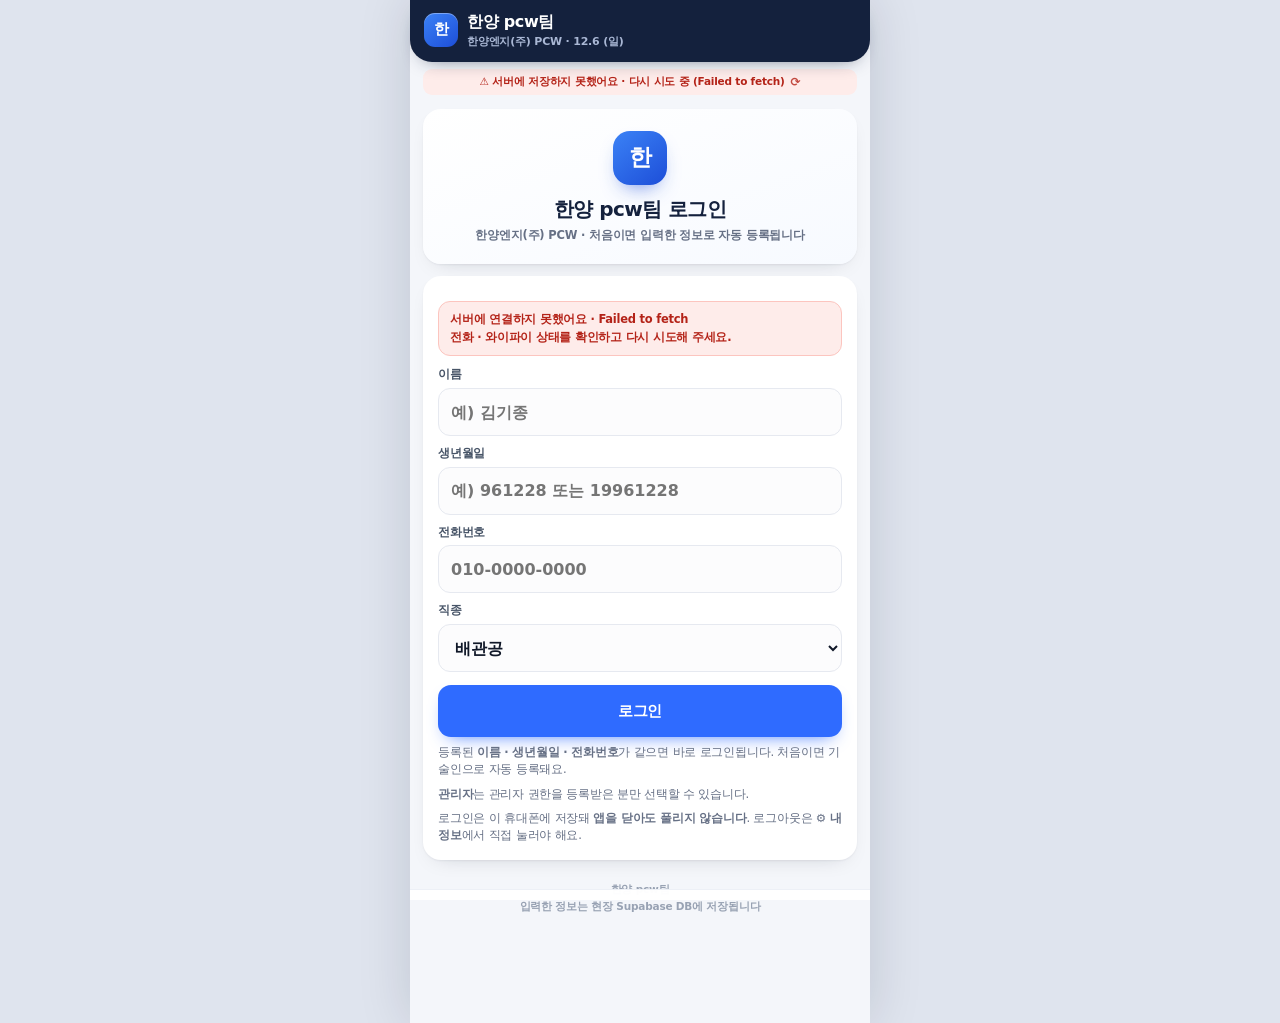
==== index.html @ 7589d21f "한양 pcw팀 현장 앱: GitHub Pages 배포 + 안드로이드 웹뷰 앱 - 웹앱(projects/site-manager/web) 을 저장소 루트로 배포 - download/:" ====
<!DOCTYPE html>
<html lang="ko">
<head>
<meta charset="utf-8">
<meta name="viewport" content="width=device-width, initial-scale=1.0, maximum-scale=1.0, viewport-fit=cover">
<meta name="theme-color" content="#14213D">
<title>한양 pcw팀</title>
<meta name="description" content="한양 pcw팀 · 한양엔지(주) PCW 현장 앱 · 기술인 / 관리자">
<link rel="manifest" href="manifest.json">
<link rel="icon" href="icon.svg" type="image/svg+xml">
<link rel="apple-touch-icon" href="icon-192.png">
<meta name="apple-mobile-web-app-capable" content="yes">
<meta name="mobile-web-app-capable" content="yes">
<meta name="apple-mobile-web-app-status-bar-style" content="black-translucent">
<meta name="apple-mobile-web-app-title" content="한양 pcw팀">
<link rel="stylesheet" href="style.css">
</head>
<body>
<div id="app">
  <header id="topbar"></header>
  <div id="syncbar" class="syncbar"></div>
  <main id="screen"></main>
  <nav id="tabbar"></nav>
</div>
<div id="sheetWrap">
  <div class="sheet-bg" data-act="closeSheet"></div>
  <div class="sheet">
    <div class="sheet-grip"></div>
    <div id="sheetBody"></div>
  </div>
</div>
<div id="toast"></div>
<script src="js/api.js"></script>
<script src="js/store.js"></script>
<script src="js/views.js"></script>
<script src="js/actions.js"></script>
</body>
</html>
---- style.css ----
:root{
  --navy:#14213D; --navy2:#1E2F55; --blue:#2F6BFF; --blue-soft:#EAF0FF;
  --green:#12B76A; --green-soft:#E6F8F0;
  --orange:#F79009; --orange-soft:#FFF4E4;
  --red:#F04438; --red-soft:#FEECEA;
  --gray:#667085; --gray2:#98A2B3; --line:#E6E9F0; --bg:#F4F6FA; --card:#fff;
  --radius:18px;
  --shadow:0 1px 2px rgba(16,24,40,.05), 0 8px 22px -14px rgba(16,24,40,.25);
}
*{box-sizing:border-box;-webkit-tap-highlight-color:transparent;}
html{ -webkit-text-size-adjust:100%; }
body{
  margin:0; padding:0; background:#DFE4EE; color:#101828;
  font-family:-apple-system,BlinkMacSystemFont,"Malgun Gothic","Apple SD Gothic Neo","Noto Sans KR",system-ui,sans-serif;
  font-size:15px; line-height:1.45; letter-spacing:-0.2px;
}
button,input,select,textarea{font-family:inherit;font-size:16px;color:inherit;}
button{cursor:pointer;border:0;background:none;}
input,select,textarea{outline:none;}
b{font-weight:800;}

#app{
  position:relative; max-width:460px; margin:0 auto; min-height:100vh; min-height:100dvh;
  background:var(--bg); box-shadow:0 0 50px rgba(16,24,40,.14);
}

/* ---------- top bar ---------- */
#topbar{
  position:sticky; top:0; z-index:60; background:var(--navy); color:#fff;
  padding:10px 14px 12px; border-radius:0 0 22px 22px;
  box-shadow:0 8px 20px -14px rgba(20,33,61,.9);
}
.tb-row{display:flex;align-items:center;justify-content:space-between;gap:8px;}
.brand{display:flex;align-items:center;gap:9px;}
.brand-mark{
  width:34px;height:34px;border-radius:11px;background:linear-gradient(140deg,#3B82F6,#1D4ED8);
  display:flex;align-items:center;justify-content:center;font-weight:900;font-size:15px;color:#fff;
  box-shadow:inset 0 1px 0 rgba(255,255,255,.35);
}
.brand-title{font-size:16px;font-weight:900;letter-spacing:-.3px;}
.brand-sub{font-size:11px;color:#A9B7D4;margin-top:1px;font-weight:600;}
.reset-btn{
  font-size:12px;font-weight:800;color:#C9D4EA;border:1px solid rgba(255,255,255,.22);
  padding:7px 11px;border-radius:10px;background:rgba(255,255,255,.06);
}
.reset-btn:active{background:rgba(255,255,255,.18);}
.roles{display:flex;gap:6px;margin-top:11px;}
.role-btn{
  flex:1; padding:7px 2px 6px; border-radius:12px; background:rgba(255,255,255,.08);
  color:#C6D2E8; display:flex;flex-direction:column;align-items:center;gap:1px; border:1px solid transparent;
  transition:background .15s;
}
.role-btn .r-main{font-size:12.5px;font-weight:900;letter-spacing:-.3px;}
.role-btn .r-sub{font-size:10px;font-weight:700;opacity:.72;letter-spacing:-.2px;}
.role-btn.active{background:var(--blue);color:#fff;border-color:rgba(255,255,255,.35);box-shadow:0 4px 12px -4px rgba(47,107,255,.9);}
.role-btn.active .r-sub{opacity:.95;}

/* ---------- screen ---------- */
#screen{padding:14px 13px 104px;}

/* ---------- cards ---------- */
.card{
  background:var(--card); border-radius:var(--radius); padding:15px 15px 16px;
  box-shadow:var(--shadow); margin-bottom:11px;
}
.card.tight{padding:13px;}
.card-head{display:flex;align-items:center;justify-content:space-between;gap:8px;margin-bottom:10px;}
.sec-t{font-size:14.5px;font-weight:900;letter-spacing:-.35px;color:#101828;}
.sec-t .dot{display:inline-block;width:7px;height:7px;border-radius:50%;background:var(--blue);margin-right:6px;vertical-align:2px;}
.muted{font-size:12px;color:var(--gray);font-weight:600;letter-spacing:-.2px;}
.hint{font-size:11.5px;color:var(--gray);line-height:1.5;margin-top:7px;letter-spacing:-.2px;}
.row{display:flex;align-items:center;}
.row.between{justify-content:space-between;}
.row.gap8{gap:8px;}
.row.wrap{flex-wrap:wrap;}

/* ---------- buttons ---------- */
.btn{
  border-radius:13px; font-weight:900; font-size:15px; letter-spacing:-.3px;
  padding:0 14px; height:52px; display:flex;align-items:center;justify-content:center;gap:6px;
  transition:transform .06s ease, filter .15s;
}
.btn:active{transform:scale(.985);filter:brightness(.97);}
.btn[disabled]{opacity:.4;pointer-events:none;}
.btn.sm{height:40px;font-size:13px;border-radius:11px;padding:0 12px;font-weight:800;}
.btn.block{width:100%;}
.btn-primary{background:var(--blue);color:#fff;box-shadow:0 8px 18px -10px rgba(47,107,255,.95);}
.btn-dark{background:var(--navy);color:#fff;box-shadow:0 8px 18px -12px rgba(20,33,61,.9);}
.btn-in{background:var(--green);color:#fff;box-shadow:0 8px 18px -10px rgba(18,183,106,.95);}
.btn-out{background:var(--orange);color:#fff;box-shadow:0 8px 18px -10px rgba(247,144,9,.95);}
.btn-warn{background:var(--orange-soft);color:#B54708;border:1.5px solid #FBDBA7;}
.btn-danger{background:var(--red);color:#fff;}
.btn-ghost{background:#F2F4F7;color:#344054;}
.btn-line{background:#fff;color:#344054;border:1.5px solid var(--line);}
.btn-line.blue{color:var(--blue);border-color:#C7D7FE;background:#F7FAFF;}
.btn-row{display:flex;gap:8px;margin-top:10px;}
.btn-row>.btn{flex:1;}
.link-btn{font-size:12.5px;font-weight:900;color:var(--blue);padding:6px 2px;letter-spacing:-.3px;}
.btn .ic{font-size:16px;}

/* ---------- inputs ---------- */
.field{display:flex;flex-direction:column;gap:5px;margin-top:9px;min-width:0;}
.field>span{font-size:11.5px;font-weight:800;color:#475467;letter-spacing:-.2px;}
.field input,.field select,.field textarea,textarea,input[type=date],input[type=tel],input[type=number]{
  width:100%; height:48px; border:1.5px solid var(--line); border-radius:12px; padding:0 12px;
  background:#FCFCFD; font-size:16px; font-weight:600; color:#101828;
}
textarea{border:1.5px solid var(--line);border-radius:12px;padding:11px 12px;background:#FCFCFD;width:100%;resize:vertical;line-height:1.5;font-weight:600;}
textarea.mono{font-family:"D2Coding","Roboto Mono",monospace;font-size:14.5px;line-height:1.55;}
.field input:focus,.field select:focus,textarea:focus{border-color:var(--blue);background:#fff;}
.field input[readonly]{background:#F2F4F7;color:#475467;}
.grid2{display:grid;grid-template-columns:1fr 1fr;gap:0 10px;}
.time-row{display:flex;align-items:center;gap:6px;height:48px;border:1.5px solid var(--line);border-radius:12px;padding:0 8px;background:#FCFCFD;}
.time-row input{border:0;background:none;height:44px;padding:0;text-align:center;font-weight:800;}
.time-row span{color:#98A2B3;font-weight:800;}

/* ---------- small pieces ---------- */
.tag{display:inline-block;font-size:10.5px;font-weight:900;padding:2px 6px;border-radius:6px;vertical-align:1px;letter-spacing:-.2px;}
.tag-leader{background:var(--blue-soft);color:#1D4ED8;}
.tag-job{background:#F2F4F7;color:#475467;}
.tag-ok{background:var(--green-soft);color:#027A48;}
.tag-warn{background:var(--orange-soft);color:#B54708;}
.chips{display:flex;flex-wrap:wrap;gap:6px;margin-top:8px;}
.chip{
  display:inline-flex;align-items:center;gap:5px;padding:7px 10px;border-radius:999px;
  background:#F2F4F7;color:#344054;font-size:12.5px;font-weight:800;letter-spacing:-.3px;
}
.chip i{font-style:normal;color:#98A2B3;font-weight:900;font-size:13px;}
.chip.add{background:#fff;border:1.5px dashed #C7D7FE;color:var(--blue);}
.chip.leader{background:var(--blue-soft);color:#1D4ED8;}
.av{
  width:38px;height:38px;border-radius:50%;display:inline-flex;align-items:center;justify-content:center;
  background:#EAEFFA;color:#31538F;font-weight:900;font-size:15px;flex:0 0 auto;
}
.av.lg{width:48px;height:48px;font-size:19px;}
.av.green{background:var(--green-soft);color:#027A48;}
.badge{display:inline-block;font-size:10.5px;font-weight:900;padding:3px 7px;border-radius:7px;letter-spacing:-.2px;}
.b-work{background:var(--green-soft);color:#027A48;}
.b-out{background:#EFF2F7;color:#475467;}
.b-off{background:var(--orange-soft);color:#B54708;}
.b-off2{background:#F4F0FF;color:#6941C6;}
.b-none{background:#FEF3F2;color:#B42318;}
.b-res{background:#F2F4F7;color:#667085;}
.b-ok{background:var(--green-soft);color:#027A48;}
.b-bad{background:var(--red-soft);color:#B42318;}
.pill-mini{font-size:10.5px;font-weight:900;color:#027A48;background:var(--green-soft);padding:3px 7px;border-radius:7px;}
.toast-dot{display:inline-block;width:6px;height:6px;border-radius:50%;background:var(--green);margin-right:5px;vertical-align:1px;}

/* ---------- worker ---------- */
.hello{display:flex;align-items:center;gap:11px;margin-bottom:12px;padding:2px 2px 0;}
.hello .h-name{font-size:18px;font-weight:900;letter-spacing:-.5px;}
.atttimes{display:flex;gap:9px;margin:12px 0 4px;}
.attbox{flex:1;background:#F8FAFC;border-radius:14px;padding:11px 12px;border:1px solid #EDF0F6;}
.attbox .lab{font-size:11px;font-weight:800;color:var(--gray);}
.attbox .val{font-size:24px;font-weight:900;letter-spacing:-.8px;margin-top:2px;}
.attbox.on{background:var(--green-soft);border-color:#C8EFDD;}
.attbox.on .val{color:#027A48;}
.attbox.out{background:var(--orange-soft);border-color:#FCE3BB;}
.attbox.out .val{color:#B54708;}
.attbox .val.dim{color:#BCC4D2;font-size:17px;font-weight:800;letter-spacing:-.3px;padding-top:6px;}
.clock{font-size:20px;font-weight:900;letter-spacing:-.5px;color:var(--navy);font-variant-numeric:tabular-nums;}
.done-line{margin-top:9px;font-size:12px;font-weight:800;color:#027A48;background:var(--green-soft);padding:9px 11px;border-radius:11px;}

/* ---------- poll ---------- */
.poll-title{font-size:15px;font-weight:900;letter-spacing:-.4px;margin-top:2px;}
.vote-row{display:flex;gap:8px;margin-top:11px;}
.vote-row .btn{flex:1;height:50px;}
.vote-btn{background:#F2F4F7;color:#475467;border:1.5px solid transparent;}
.vote-btn.yes.on{background:var(--green);color:#fff;box-shadow:0 8px 18px -10px rgba(18,183,106,.9);}
.vote-btn.no.on{background:#475467;color:#fff;}
.poll-bars{display:flex;height:9px;border-radius:6px;overflow:hidden;background:#EDF0F6;margin-top:11px;}
.poll-bars i{display:block;height:100%;}
.pb-yes{background:var(--green);}
.pb-no{background:#98A2B3;}
.poll-counts{display:flex;justify-content:space-between;margin-top:7px;font-size:12px;font-weight:800;color:var(--gray);}
.poll-counts b{font-size:13.5px;}
.poll-counts .c-yes b{color:#027A48;}
.poll-counts .c-no b{color:#475467;}

/* ---------- admin stats ---------- */
.stat-grid{display:grid;grid-template-columns:repeat(4,1fr);gap:7px;}
.stat{background:#F8FAFC;border:1px solid #EEF1F6;border-radius:13px;padding:9px 4px 8px;text-align:center;}
.stat .s-num{font-size:21px;font-weight:900;letter-spacing:-.8px;line-height:1.1;}
.stat .s-lab{font-size:10.5px;font-weight:800;color:var(--gray);margin-top:3px;letter-spacing:-.3px;}
.c-in{color:#027A48;} .c-out{color:#B54708;} .c-off{color:#6941C6;} .c-res{color:#667085;}
.stat-foot{margin-top:10px;font-size:12px;color:var(--gray);font-weight:700;background:#F8FAFC;border-radius:10px;padding:8px 10px;}
.stat-foot b{color:#101828;}

.avg-big{display:flex;align-items:baseline;gap:4px;margin-top:6px;}
.avg-big b{font-size:30px;font-weight:900;letter-spacing:-1.2px;color:var(--navy);font-variant-numeric:tabular-nums;}
.avg-big span{font-size:13px;font-weight:800;color:var(--gray);}
.avg-sub{font-size:11.5px;color:var(--gray);font-weight:700;margin-top:2px;}
.avg-teams{margin-top:12px;display:flex;flex-direction:column;gap:9px;}
.avg-row{display:flex;align-items:center;gap:8px;}
.avg-row .an{width:74px;font-size:12px;font-weight:800;color:#344054;flex:0 0 auto;letter-spacing:-.3px;}
.avg-row .abar{flex:1;height:8px;border-radius:5px;background:#EEF2F8;overflow:hidden;}
.avg-row .abar i{display:block;height:100%;border-radius:5px;background:linear-gradient(90deg,#5B8CFF,#2F6BFF);}
.avg-row .av2{width:78px;text-align:right;font-size:12px;font-weight:900;color:#101828;font-variant-numeric:tabular-nums;letter-spacing:-.3px;}
.avg-row .ac{width:34px;text-align:right;font-size:10.5px;font-weight:800;color:#98A2B3;}

/* ---------- person rows ---------- */
.filter-row{display:flex;gap:6px;overflow-x:auto;padding:2px 0 9px;margin-top:2px;-webkit-overflow-scrolling:touch;}
.filter-row::-webkit-scrollbar{display:none;}
.fchip{flex:0 0 auto;font-size:12px;font-weight:900;padding:7px 11px;border-radius:999px;background:#F2F4F7;color:#475467;letter-spacing:-.3px;}
.fchip.on{background:var(--navy);color:#fff;}
.p-row{
  display:flex;align-items:center;gap:10px;width:100%;text-align:left;padding:10px 2px;
  border-bottom:1px solid #F1F3F8;
}
.p-row:last-child{border-bottom:0;}
.p-main{flex:1;min-width:0;}
.p-name{display:block;font-size:14.5px;font-weight:900;letter-spacing:-.35px;color:#101828;white-space:nowrap;overflow:hidden;text-overflow:ellipsis;}
.p-sub{display:block;font-size:11.5px;color:var(--gray);font-weight:700;margin-top:1px;}
.p-right{display:flex;flex-direction:column;align-items:flex-end;gap:3px;flex:0 0 auto;}
.p-time{font-size:11px;font-weight:800;color:#667085;font-variant-numeric:tabular-nums;letter-spacing:-.3px;}
.p-time b{color:#027A48;}
.p-time i{font-style:normal;color:#B54708;}

/* ---------- teams ---------- */
.team-card{padding:14px 14px 12px;}
.team-name{font-size:15.5px;font-weight:900;letter-spacing:-.4px;}
.team-sub{font-size:11.5px;color:var(--gray);font-weight:700;margin-top:1px;}
.unassigned{border:1.5px dashed #D0D5DD;background:#FAFBFC;box-shadow:none;}

/* ---------- reports ---------- */
.date-nav{display:flex;align-items:center;justify-content:space-between;gap:8px;}
.date-nav button{width:38px;height:38px;border-radius:11px;background:#F2F4F7;font-size:17px;font-weight:900;color:#475467;}
.date-nav .d-mid{text-align:center;flex:1;}
.date-nav .d-mid b{font-size:15px;font-weight:900;letter-spacing:-.4px;}
.rep-sum{display:flex;align-items:center;gap:10px;margin-top:12px;font-size:12.5px;font-weight:800;color:#475467;}
.rep-sum .bar{flex:1;height:8px;border-radius:5px;background:#EEF2F8;overflow:hidden;}
.rep-sum .bar i{display:block;height:100%;background:var(--green);border-radius:5px;}
.rep-team{font-size:15px;font-weight:900;letter-spacing:-.4px;}
.rep-meta{font-size:12px;color:#475467;font-weight:700;margin-top:6px;line-height:1.6;}
.rep-content{
  margin:9px 0 0;padding:9px 11px;background:#F8FAFC;border-radius:10px;border:1px solid #EEF1F6;
  font-family:"D2Coding","Roboto Mono",monospace;font-size:12.5px;line-height:1.5;white-space:pre-wrap;color:#344054;
}
.nudge-row{margin-top:10px;display:flex;justify-content:flex-end;}
.nudged{font-size:11.5px;font-weight:800;color:#B54708;background:var(--orange-soft);padding:6px 9px;border-radius:9px;}
.rep-card.missing{border:1.5px solid #FBDBA7;}

/* ---------- docs ---------- */
.seg{display:flex;gap:5px;background:#F2F4F7;padding:4px;border-radius:13px;}
.seg button{flex:1;height:38px;border-radius:10px;font-size:12.5px;font-weight:900;color:#667085;letter-spacing:-.3px;}
.seg button.on{background:#fff;color:var(--navy);box-shadow:0 2px 6px rgba(16,24,40,.10);}
.seg.big button{height:42px;font-size:13px;}
.search{position:relative;margin-top:10px;}
.search input{width:100%;height:48px;border:1.5px solid var(--line);border-radius:13px;padding:0 40px 0 13px;background:#FCFCFD;font-size:15px;font-weight:700;}
.search input:focus{border-color:var(--blue);background:#fff;}
.search .s-ic{position:absolute;right:13px;top:13px;font-size:16px;opacity:.55;}
mark{background:#FFF0A8;color:inherit;border-radius:3px;padding:0 1px;}
.doc-row{padding:12px 2px;border-bottom:1px solid #F1F3F8;}
.doc-row:last-child{border-bottom:0;}
.doc-top{display:flex;align-items:center;gap:7px;justify-content:space-between;}
.doc-proc{font-size:14px;font-weight:900;letter-spacing:-.35px;color:#101828;}
.risk{font-size:10.5px;font-weight:900;padding:2px 7px;border-radius:6px;flex:0 0 auto;}
.risk-상{background:var(--red-soft);color:#B42318;}
.risk-중{background:var(--orange-soft);color:#B54708;}
.risk-하{background:#EFF8F3;color:#027A48;}
.doc-line{font-size:12.5px;color:#475467;font-weight:600;line-height:1.55;margin-top:5px;}
.doc-line b{color:#344054;font-size:11px;font-weight:900;margin-right:4px;}
.doc-num{display:inline-block;font-size:11px;font-weight:900;color:#1D4ED8;background:var(--blue-soft);padding:2px 6px;border-radius:6px;margin-right:6px;vertical-align:1px;}
.doc-title{font-size:14px;font-weight:900;letter-spacing:-.35px;}
.doc-body{font-size:12.5px;color:#475467;line-height:1.6;margin-top:5px;}
.notice-date{font-size:11px;font-weight:800;color:#98A2B3;}
.doc-del{font-size:11px;font-weight:900;color:#B42318;background:var(--red-soft);padding:5px 8px;border-radius:8px;flex:0 0 auto;}
.empty{padding:26px 8px;text-align:center;color:#98A2B3;font-size:13px;font-weight:700;line-height:1.7;}
.empty .e-ic{font-size:30px;display:block;margin-bottom:6px;opacity:.7;}

/* ---------- tab bar ---------- */
#tabbar{
  position:fixed; bottom:0; left:50%; transform:translateX(-50%); width:100%; max-width:460px;
  background:rgba(255,255,255,.97); backdrop-filter:blur(12px); border-top:1px solid #EDF0F6;
  display:flex; padding:5px 5px calc(5px + env(safe-area-inset-bottom)); z-index:55;
}
.tab{flex:1;display:flex;flex-direction:column;align-items:center;gap:1px;padding:6px 2px 5px;color:#98A2B3;border-radius:12px;}
.tab .ic{font-size:19px;line-height:1.15;filter:grayscale(.55);opacity:.75;}
.tab .lb{font-size:10.5px;font-weight:900;letter-spacing:-.3px;}
.tab.active{color:var(--blue);}
.tab.active .ic{filter:none;opacity:1;}

/* ---------- sheet ---------- */
#sheetWrap{position:fixed;inset:0;z-index:90;display:none;}
#sheetWrap.open{display:block;}
.sheet-bg{position:absolute;inset:0;background:rgba(16,24,40,.45);opacity:0;transition:opacity .22s ease;}
#sheetWrap.open .sheet-bg{opacity:1;}
.sheet{
  position:absolute;left:50%;bottom:0;transform:translate(-50%,100%);width:100%;max-width:460px;
  background:#fff;border-radius:24px 24px 0 0;max-height:92vh;max-height:92dvh;
  transition:transform .28s cubic-bezier(.22,.9,.25,1);display:flex;flex-direction:column;
  box-shadow:0 -12px 40px rgba(16,24,40,.22);
}
#sheetWrap.open .sheet{transform:translate(-50%,0);}
.sheet-grip{width:42px;height:4.5px;border-radius:3px;background:#E4E7EC;margin:9px auto 0;flex:0 0 auto;}
#sheetBody{overflow-y:auto;-webkit-overflow-scrolling:touch;padding:6px 16px calc(18px + env(safe-area-inset-bottom));}
.sheet-title{display:flex;align-items:center;justify-content:space-between;gap:8px;padding:7px 0 11px;}
.sheet-title b{font-size:17px;font-weight:900;letter-spacing:-.5px;}
.sheet-title .x{width:34px;height:34px;border-radius:50%;background:#F2F4F7;color:#667085;font-size:15px;font-weight:900;display:flex;align-items:center;justify-content:center;flex:0 0 auto;}
.sheet-head{display:flex;align-items:center;gap:11px;padding:4px 0 13px;}
.sheet-name{font-size:17px;font-weight:900;letter-spacing:-.5px;}
.sect{border-top:1px solid #F1F3F8;padding:14px 0 4px;}
.sect:first-of-type{border-top:0;}
.sect-t{font-size:13px;font-weight:900;color:#101828;letter-spacing:-.35px;margin-bottom:2px;}
.month-nav{display:flex;align-items:center;justify-content:space-between;background:#F8FAFC;border-radius:12px;padding:5px;margin-top:8px;}
.month-nav button{width:36px;height:34px;border-radius:9px;background:#fff;border:1px solid #EAEDF3;font-size:15px;font-weight:900;color:#475467;}
.month-nav .m-lab{font-size:13.5px;font-weight:900;letter-spacing:-.3px;}
.att-sum{display:flex;gap:7px;margin-top:9px;}
.att-sum div{flex:1;background:#F8FAFC;border-radius:11px;padding:8px 10px;font-size:11.5px;font-weight:800;color:var(--gray);}
.att-sum b{font-size:16px;color:#101828;margin-right:1px;}
.att-table{margin-top:9px;}
.att-tr{display:flex;align-items:center;gap:6px;padding:7px 2px;border-bottom:1px solid #F4F6FA;font-size:12.5px;font-weight:800;color:#344054;}
.att-tr:last-child{border-bottom:0;}
.att-tr .ad{width:74px;flex:0 0 auto;color:#475467;}
.att-tr .ad em{font-style:normal;color:#98A2B3;font-size:11px;margin-left:3px;}
.att-tr .at{width:52px;text-align:right;font-variant-numeric:tabular-nums;color:#027A48;}
.att-tr .at.out{color:#B54708;}
.att-tr .at.dim{color:#C2C9D6;}
.att-tr .ab{margin-left:auto;}
.cert-row{display:flex;align-items:center;gap:6px;padding:8px 2px;border-bottom:1px solid #F4F6FA;}
.cert-row:last-child{border-bottom:0;}
.chk{display:flex;align-items:center;gap:7px;flex:1;min-width:0;font-size:13.5px;font-weight:800;color:#344054;}
.chk input[type=checkbox]{width:20px;height:20px;accent-color:var(--blue);flex:0 0 auto;}
.cert-label{white-space:nowrap;overflow:hidden;text-overflow:ellipsis;}
input.cert-name{height:34px;border:1.5px solid var(--line);border-radius:9px;padding:0 7px;font-size:13.5px;font-weight:800;width:100%;min-width:0;background:#FCFCFD;flex:1;}
input.cert-exp{width:114px;height:38px;border:1.5px solid var(--line);border-radius:9px;padding:0 3px;font-size:12px;font-weight:700;flex:0 0 auto;background:#FCFCFD;color:#475467;}
.cert-exp-add{height:30px;padding:0 9px;border-radius:8px;background:#F2F4F7;color:#98A2B3;font-size:10.5px;font-weight:900;flex:0 0 auto;letter-spacing:-.2px;}
.cert-x{width:30px;height:30px;border-radius:9px;background:#F2F4F7;color:#98A2B3;font-size:11px;font-weight:900;flex:0 0 auto;display:flex;align-items:center;justify-content:center;}
.exp-warn{font-size:9.5px;font-weight:900;color:#B54708;background:var(--orange-soft);padding:3px 5px;border-radius:5px;flex:0 0 auto;line-height:1.2;text-align:center;}
.exp-off{font-size:9.5px;font-weight:900;color:#98A2B3;background:#F2F4F7;padding:3px 5px;border-radius:5px;flex:0 0 auto;}
.seg-toggle{display:flex;gap:6px;margin-top:8px;}
.seg-toggle button{flex:1;height:44px;border-radius:11px;background:#F2F4F7;font-size:13.5px;font-weight:900;color:#667085;border:1.5px solid transparent;}
.seg-toggle button.on{background:#fff;border-color:var(--navy);color:var(--navy);}
.hide{display:none !important;}
.confirm-msg{font-size:14px;line-height:1.65;color:#475467;font-weight:600;padding:2px 0 8px;letter-spacing:-.3px;}
.sheet .btn-row{margin-top:14px;}

/* ---------- toast ---------- */
#toast{
  position:fixed;left:50%;bottom:92px;transform:translate(-50%,14px);max-width:420px;width:calc(100% - 40px);
  background:rgba(20,33,61,.95);color:#fff;font-size:13px;font-weight:800;line-height:1.5;
  padding:12px 15px;border-radius:14px;text-align:center;z-index:120;opacity:0;pointer-events:none;
  word-break:keep-all;
  transition:opacity .2s, transform .2s;box-shadow:0 12px 30px -12px rgba(16,24,40,.6);
}
#toast.show{opacity:1;transform:translate(-50%,0);}

/* ---------- misc ---------- */
.foot-note{text-align:center;font-size:10.5px;color:#98A2B3;font-weight:700;padding:10px 0 4px;line-height:1.6;letter-spacing:-.2px;}
.banner{
  background:var(--orange-soft);border:1px solid #FBDBA7;color:#93370D;border-radius:12px;
  padding:9px 11px;font-size:11.5px;font-weight:800;line-height:1.55;margin-top:10px;letter-spacing:-.25px;
}
.banner b{color:#7A2E0E;}
.small-note{font-size:11px;color:#98A2B3;font-weight:700;margin-top:6px;letter-spacing:-.2px;}
.divider{height:1px;background:#F1F3F8;margin:11px 0;}
.kv{display:flex;justify-content:space-between;gap:10px;padding:7px 0;font-size:12.5px;font-weight:700;color:#475467;border-bottom:1px solid #F6F7FA;}
.kv:last-child{border-bottom:0;}
.kv b{color:#101828;font-weight:900;}
@media (max-width:380px){
  .stat .s-num{font-size:19px;}
  .role-btn .r-main{font-size:11.5px;}
  .avg-row .an{width:64px;font-size:11.5px;}
  .avg-row .av2{width:68px;font-size:11.5px;}
}

/* ---------- 수정됨 표시 · 시간 수정 ---------- */
.ed-mark{display:inline-block;font-size:9.5px;font-weight:900;color:#B54708;background:var(--orange-soft);padding:1px 4px;border-radius:5px;vertical-align:2px;letter-spacing:-.2px;}
.attbox .val .ed-mark{font-size:10px;vertical-align:7px;margin-left:2px;}
.time-edit-btn{margin-top:9px;}
.att-now{margin-top:9px;font-size:12px;font-weight:800;color:var(--gray);background:#F8FAFC;border-radius:10px;padding:8px 10px;}
.att-now b{font-size:14px;color:#101828;}

/* ---------- 홈 상단 공지 카드 ---------- */
.notice-card{padding:13px 14px 11px;background:linear-gradient(180deg,#FFFFFF,#FBFCFE);border:1.5px solid #E3E9F5;}
.notice-head{display:flex;align-items:center;justify-content:space-between;gap:8px;margin-bottom:7px;}
.notice-flag{font-size:11px;font-weight:900;color:#1D4ED8;background:var(--blue-soft);padding:3px 8px;border-radius:7px;letter-spacing:-.2px;}
.notice-flag.pin{color:#B54708;background:var(--orange-soft);}
.notice-meta{font-size:10.5px;font-weight:800;color:#98A2B3;letter-spacing:-.2px;}
.notice-body{display:block;width:100%;text-align:left;padding:0;}
.notice-title{display:block;font-size:15px;font-weight:900;letter-spacing:-.4px;line-height:1.35;color:#101828;}
.notice-prev{display:block;font-size:11.5px;font-weight:700;color:#667085;margin-top:4px;line-height:1.45;}
.notice-more{display:inline-block;font-size:11.5px;font-weight:900;color:var(--blue);margin-top:7px;}
.notice-foot{display:flex;align-items:center;justify-content:space-between;gap:8px;margin-top:6px;border-top:1px solid #F1F3F8;padding-top:4px;}
.notice-foot .link-btn{padding:2px 0;}
.notice-empty{font-size:12.5px;font-weight:700;color:#98A2B3;padding:6px 0 2px;}
.notice-detail .nd-top{margin-bottom:7px;}
.notice-detail .nd-title{font-size:18px;font-weight:900;letter-spacing:-.5px;line-height:1.35;}
.notice-detail .nd-meta{display:flex;gap:14px;margin:9px 0 12px;font-size:11.5px;font-weight:700;color:#667085;border-bottom:1px solid #F1F3F8;padding-bottom:10px;}
.notice-detail .nd-meta b{color:#344054;}
.notice-detail .nd-body{font-size:14px;line-height:1.7;color:#344054;font-weight:600;}

/* ---------- 현장 자료 PDF ---------- */
.doc-open-btn{height:54px;font-size:15px;}
.pdf-list{margin-top:10px;}
.pdf-row{display:flex;align-items:center;gap:8px;padding:9px 0;border-top:1px solid #F1F3F8;}
.pdf-ic{flex:0 0 auto;font-size:9.5px;font-weight:900;color:#B42318;background:var(--red-soft);padding:5px 6px;border-radius:6px;letter-spacing:.3px;}
.pdf-main{flex:1;min-width:0;}
.pdf-name{display:block;font-size:12.5px;font-weight:800;color:#101828;white-space:nowrap;overflow:hidden;text-overflow:ellipsis;}
.pdf-sub{display:block;font-size:10.5px;font-weight:700;color:#98A2B3;margin-top:1px;}
.pdf-open{flex:0 0 auto;font-size:12px;font-weight:900;color:#1D4ED8;background:var(--blue-soft);padding:8px 12px;border-radius:9px;}
.upload-box{margin-top:11px;display:flex;align-items:center;justify-content:center;gap:7px;height:50px;border:1.5px dashed #C7D7FE;border-radius:13px;background:#F7FAFF;color:var(--blue);font-size:13.5px;font-weight:900;cursor:pointer;}
.upload-box:active{background:#EEF4FF;}
.upload-box .ub-ic{font-size:17px;font-weight:900;}
.pdf-view{margin-top:6px;border:1px solid var(--line);border-radius:12px;overflow:hidden;background:#F8FAFC;}
.pdf-frame{display:block;width:100%;height:56vh;min-height:300px;border:0;background:#fff;}

/* ---------- 작업일보 특이사항 · 전체 취합 ---------- */
.rep-note{margin-top:8px;padding:10px 11px;background:var(--orange-soft);border:1px solid #FBDBA7;border-radius:11px;font-size:12.5px;font-weight:700;line-height:1.6;color:#93370D;}
.rep-note b{display:block;font-size:11px;font-weight:900;color:#B54708;margin-bottom:2px;}
.digest-pre{margin:0 0 4px;padding:11px 12px;background:#F8FAFC;border:1px solid #EEF1F6;border-radius:12px;font-family:"D2Coding","Roboto Mono",monospace;font-size:11.5px;line-height:1.6;color:#344054;white-space:pre-wrap;word-break:break-all;max-height:46vh;overflow:auto;}
.digest-btn .ic{font-size:15px;}

/* ---------- 한달 공수표 ---------- */
.gs-wrap{overflow-x:auto;-webkit-overflow-scrolling:touch;margin-top:10px;border:1px solid #EEF1F6;border-radius:12px;}
.gs-table{border-collapse:collapse;font-size:11px;min-width:100%;}
.gs-table th,.gs-table td{padding:6px 2px;text-align:center;white-space:nowrap;border-bottom:1px solid #F4F6FA;}
.gs-table th{font-size:10px;font-weight:900;color:#667085;background:#F8FAFC;}
.gs-table th.gs-name,.gs-table td.gs-name{position:sticky;left:0;background:#fff;width:60px;min-width:60px;z-index:1;text-align:left;padding-left:8px;font-weight:900;color:#344054;}
.gs-table th.gs-name{background:#F8FAFC;z-index:2;}
.gs-table th.gs-phead{cursor:pointer;color:#344054;text-decoration:underline dotted #C2C9D6;text-underline-offset:2px;}
.gs-table th.gs-phead:active{background:#EAF0FF;}
.gs-table td.gs-name em{font-style:normal;color:#BCC4D2;font-size:9.5px;margin-left:2px;}
.gs-table td.gs-c{color:#C2C9D6;font-weight:800;min-width:34px;}
.gs-table td.gs-c.on{font-weight:900;}
.gs-table td.gs-c.on.v1{color:#027A48;}
.gs-table td.gs-c.on.v15{color:#B54708;}
.gs-table td.gs-c.on.v2{color:#B42318;}
.gs-table td.gs-day{width:34px;font-weight:900;color:#475467;}
.gs-table tr.gs-sum td{border-top:1.5px solid #DDE3EE;border-bottom:0;background:#FAFCFF;font-weight:900;color:#101828;}
.gs-table tr.gs-sum td.gs-name{background:#FAFCFF;}
.gs-table tr:last-child td{border-bottom:0;}
.gs-badge{display:inline-block;font-size:9.5px;font-weight:900;padding:2px 5px;border-radius:6px;background:#F2F4F7;color:#475467;letter-spacing:-.2px;}
.gs-badge.g1{background:#E6F8F0;color:#027A48;}
.gs-badge.g15{background:var(--orange-soft);color:#B54708;}
.gs-badge.g2{background:var(--red-soft);color:#B42318;}
.gs-badge.off{background:#F2F4F7;color:#98A2B3;}
.att-tr .ab{display:flex;align-items:center;gap:4px;margin-left:auto;}
.att-tr .ad{width:64px;}
.att-tr .at{width:44px;}


/* ---------- 한달 공수표 · 조별 월 합계 ---------- */
.gs-team{margin-top:10px;border:1px solid #EEF1F6;border-radius:12px;overflow:hidden;}
.gs-team-row{display:grid;grid-template-columns:1fr 46px 74px 56px;gap:4px;align-items:center;padding:8px 11px;border-bottom:1px solid #F4F6FA;font-size:12px;font-weight:800;color:#344054;}
.gs-team-row:last-child{border-bottom:0;}
.gs-team-row .tc,.gs-team-row .ta{text-align:right;color:#667085;font-size:11px;font-weight:800;}
.gs-team-row .tg{text-align:right;font-weight:900;color:#101828;font-size:12.5px;}
.gs-team-row.head{background:#F8FAFC;}
.gs-team-row.head span{font-size:10.5px;font-weight:900;color:#667085;letter-spacing:-.2px;}
.gs-team-row.total{background:#FAFCFF;}
.gs-team-row.total span{color:#101828;font-weight:900;}

/* ---------- 작업일보 작성자 ---------- */
.rep-author{font-size:11.5px;font-weight:800;color:#475467;margin-top:6px;letter-spacing:-.2px;}
.rep-author b{color:#101828;}

/* PDF 안내 카드 */
.pdf-cover{display:flex;align-items:center;gap:11px;padding:14px;background:#F8FAFC;border:1px solid #EEF1F6;border-radius:14px;margin-top:4px;}
.pdf-cover-ic{flex:0 0 auto;width:44px;height:44px;border-radius:12px;background:var(--red-soft);color:#B42318;font-size:12px;font-weight:900;display:flex;align-items:center;justify-content:center;letter-spacing:.5px;}
.pdf-cover-main{flex:1;min-width:0;}
.pdf-cover-name{font-size:13.5px;font-weight:900;color:#101828;line-height:1.35;word-break:break-all;}
.pdf-cover-sub{font-size:11px;font-weight:700;color:#98A2B3;margin-top:3px;}

a.btn{text-decoration:none;}

/* ---------- 로그인 ---------- */
.tb-btns{display:flex;gap:6px;flex:0 0 auto;align-items:center;}
.tb-ic{
  width:38px;height:38px;flex:0 0 auto;border-radius:11px;display:flex;align-items:center;justify-content:center;
  font-size:16px;line-height:1;border:1px solid rgba(255,255,255,.22);background:rgba(255,255,255,.06);
}
.tb-ic:active{background:rgba(255,255,255,.18);}
.sms-box{margin-top:13px;padding:12px 12px 13px;background:#F8FAFC;border:1.5px solid #E3E9F5;border-radius:14px;}
.sms-head{display:flex;flex-wrap:wrap;align-items:center;gap:6px;margin-bottom:2px;}
.sms-badge{font-size:12px;font-weight:900;color:#B54708;background:var(--orange-soft);border:1px solid #FBDBA7;padding:5px 9px;border-radius:9px;letter-spacing:-.2px;}
.tb-btns{display:flex;gap:6px;flex:0 0 auto;}
.login-brand{text-align:center;padding:22px 16px 20px;background:linear-gradient(160deg,#FFFFFF,#F7FAFF);}
.login-brand .lb-mark{
  width:54px;height:54px;border-radius:17px;margin:0 auto 10px;
  background:linear-gradient(140deg,#3B82F6,#1D4ED8);color:#fff;font-size:23px;font-weight:900;
  display:flex;align-items:center;justify-content:center;box-shadow:0 10px 22px -12px rgba(29,78,216,.9);
}
.login-brand .lb-t{font-size:20px;font-weight:900;letter-spacing:-.6px;color:var(--navy);}
.login-brand .lb-s{font-size:11.5px;font-weight:800;color:var(--gray);margin-top:3px;letter-spacing:-.2px;}
#topbar .tb-row{gap:6px;}
#topbar .brand{min-width:0;}
#topbar .brand-sub{white-space:nowrap;overflow:hidden;text-overflow:ellipsis;}

/* ---------- 기술인 내 정보 ---------- */
.gear-btn{
  margin-left:auto;flex:0 0 auto;font-size:11.5px;font-weight:900;color:#344054;
  background:#fff;border:1.5px solid var(--line);border-radius:11px;padding:8px 10px;letter-spacing:-.2px;
}
.my-gs{display:flex;align-items:baseline;gap:4px;margin:6px 0 2px;font-size:13px;font-weight:800;color:var(--gray);}
.my-gs b{font-size:27px;font-weight:900;letter-spacing:-1px;color:var(--navy);font-variant-numeric:tabular-nums;}
.kv-sub{display:block;font-style:normal;font-size:10.5px;color:#98A2B3;font-weight:700;margin-top:1px;letter-spacing:-.2px;}
.lv-row{display:flex;align-items:flex-start;gap:8px;padding:10px 0;border-bottom:1px solid #F4F6FA;}
.lv-row:last-child{border-bottom:0;}
.lv-main{flex:1;min-width:0;}
.lv-date{font-size:12.5px;font-weight:900;color:#101828;letter-spacing:-.3px;}
.lv-sub{font-size:11px;color:var(--gray);font-weight:700;margin-top:2px;line-height:1.45;}
.lv-acts{display:flex;gap:5px;flex:0 0 auto;}
.lv-btn{font-size:11.5px;font-weight:900;color:#1D4ED8;background:var(--blue-soft);padding:7px 10px;border-radius:9px;}
.lv-btn.del{color:#B42318;background:var(--red-soft);}
.lv-btn[disabled]{color:#98A2B3;background:#F2F4F7;pointer-events:none;}
.lv-warn{margin:2px 0 8px;font-size:11px;font-weight:800;color:#93370D;background:var(--orange-soft);border:1px solid #FBDBA7;border-radius:10px;padding:8px 10px;line-height:1.5;letter-spacing:-.2px;}

/* ---------- 관리자 권한 / 자격 ---------- */
.tag-admin{background:#EEF2FF;color:#3538CD;}
.cert-noexp{font-size:10px;font-weight:800;color:#98A2B3;flex:0 0 auto;letter-spacing:-.2px;}
.tbm-card{border:1.5px solid #FBDBA7;background:linear-gradient(180deg,#FFFDF7,#FFF9EC);}
.tbm-chips{display:flex;flex-wrap:wrap;gap:6px;margin-top:2px;}
.tbm-chip{display:inline-flex;align-items:center;gap:6px;padding:7px 10px;border-radius:11px;background:#fff;border:1px solid #F5DFBC;font-size:12.5px;font-weight:900;color:#101828;letter-spacing:-.3px;}
.tbm-chip .du{font-size:10.5px;font-weight:900;color:#B54708;background:var(--orange-soft);padding:2px 6px;border-radius:7px;}
.tbm-chip .du.out{color:#B42318;background:var(--red-soft);}
.tbm-chip:active{background:#FFF7E8;}

/* ---------- 연결 상태 줄 (Supabase 동기화) ---------- */
.syncbar{max-width:460px;margin:0 auto;padding:7px 13px 0;background:transparent;}
.syncbar .sync-btn{
  width:100%;display:flex;align-items:center;justify-content:center;gap:6px;
  font-size:10.5px;font-weight:800;letter-spacing:-.2px;padding:6px 10px;border-radius:9px;
  background:#EAF0FF;color:#2F5FD0;
}
.syncbar.ok .sync-btn{background:#EAF7F0;color:#0E7B4F;}
.syncbar.warn .sync-btn{background:#FFF4E4;color:#93370D;}
.syncbar.bad .sync-btn{background:#FEECEA;color:#B42318;}
.syncbar.load .sync-btn{background:#F2F4F7;color:#667085;}
.sync-ic{font-size:12px;opacity:.8;}
.banner.bad{background:var(--red-soft);border-color:#FCC5BF;color:#B42318;}
.banner.bad b{color:#912018;}
.login-brand + .card{margin-top:12px;}

/* ---------- 일정 달력 (홈) ---------- */
.sched-card{padding-bottom:12px;}
.sched-nav{display:flex;align-items:center;gap:4px;flex:0 0 auto;}
.sched-arrow{width:30px;height:30px;border-radius:9px;background:#F2F4F7;color:var(--navy);
  font-size:18px;font-weight:900;line-height:1;display:flex;align-items:center;justify-content:center;}
.sched-arrow:active{background:#E4E8F0;}
.sched-month{font-size:12.5px;font-weight:900;color:var(--navy);letter-spacing:-.3px;min-width:76px;text-align:center;}
.sched-week{display:grid;grid-template-columns:repeat(7,1fr);gap:2px;margin:2px 0 4px;}
.sched-wd{text-align:center;font-size:10.5px;font-weight:900;color:var(--gray2);letter-spacing:-.2px;}
.sched-wd.sun{color:#E15A4B;}
.sched-wd.sat{color:#3B72D9;}
.sched-grid{display:grid;grid-template-columns:repeat(7,1fr);gap:2px;}
.sched-cell{position:relative;height:40px;border-radius:10px;display:flex;flex-direction:column;
  align-items:center;justify-content:center;font-size:13px;font-weight:800;color:#344054;cursor:pointer;
  transition:background .12s;}
.sched-cell.blank{cursor:default;}
.sched-cell.today .n{display:inline-flex;align-items:center;justify-content:center;min-width:24px;height:24px;
  padding:0 4px;border-radius:8px;background:var(--blue-soft);color:var(--blue);font-weight:900;}
.sched-cell.sel{background:var(--navy);color:#fff;}
.sched-cell.sel.today .n{background:rgba(255,255,255,.22);color:#fff;}
.sched-cell.sel .sched-dot{background:#fff;}
.sched-cell.has:not(.sel) .n{color:var(--navy);}
.sched-dot{position:absolute;bottom:5px;left:50%;transform:translateX(-50%);
  min-width:5px;height:5px;padding:0 2px;border-radius:4px;background:var(--blue);
  font-size:8px;line-height:5px;font-weight:900;color:#fff;}
.sched-dayhead{display:flex;align-items:center;justify-content:space-between;gap:8px;
  margin-top:12px;padding-top:11px;border-top:1px solid var(--line);}
.sched-daytitle{font-size:12.5px;font-weight:900;color:var(--navy);letter-spacing:-.3px;}
.sched-list{margin-top:8px;display:flex;flex-direction:column;gap:6px;}
.sched-item{display:flex;gap:9px;align-items:flex-start;padding:9px 10px;border-radius:12px;
  background:#F7F9FC;border:1px solid var(--line);}
.sched-time{flex:0 0 auto;font-size:11px;font-weight:900;color:var(--blue);background:var(--blue-soft);
  padding:3px 7px;border-radius:7px;letter-spacing:-.2px;white-space:nowrap;}
.sched-main{flex:1 1 auto;min-width:0;display:flex;flex-direction:column;gap:1px;}
.sched-title{font-size:13px;font-weight:900;color:#101828;letter-spacing:-.3px;}
.sched-memo{font-size:11.5px;color:var(--gray);line-height:1.45;}
.sched-acts{flex:0 0 auto;display:flex;gap:2px;}
.sched-ib{width:27px;height:27px;border-radius:8px;background:#fff;border:1px solid var(--line);
  font-size:12px;line-height:1;display:flex;align-items:center;justify-content:center;}
.sched-ib.del{color:var(--red);}
.sched-empty{padding:14px 4px;text-align:center;font-size:12px;color:var(--gray2);font-weight:700;
  background:#F7F9FC;border:1px dashed var(--line);border-radius:12px;}
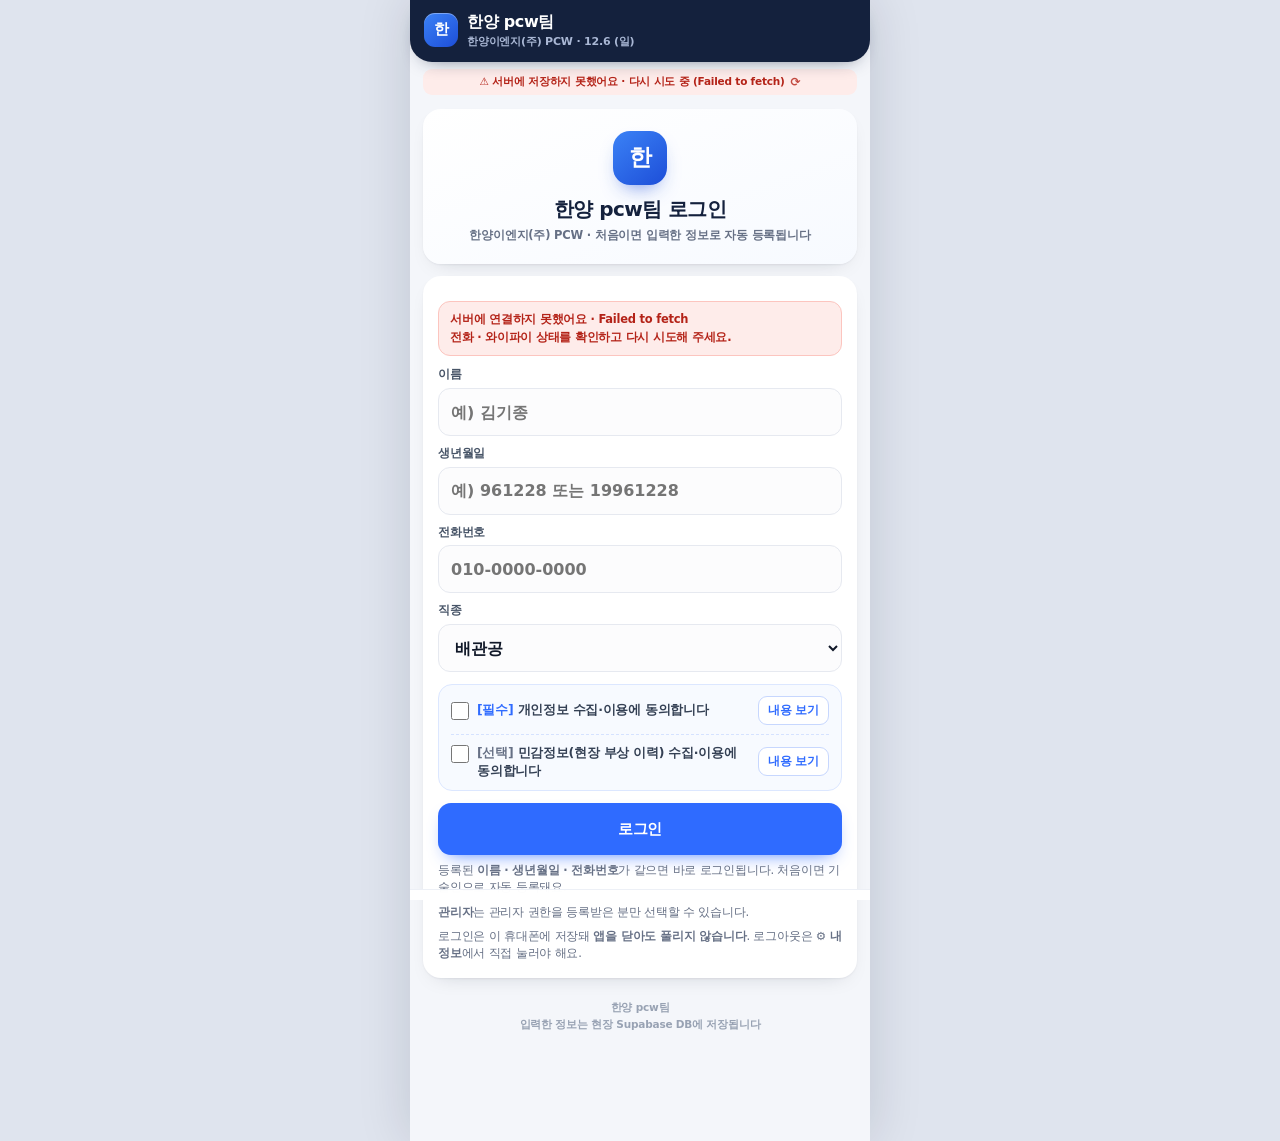
==== commit 8503ec2a: "회사명 한양이엔지(주) 수정 · 민감정보(현장 부상 이력) 선택 동의 분리 · sw 캐시 pcw-site-v7" ====
--- a/index.html
+++ b/index.html
@@ -5,7 +5,7 @@
 <meta name="viewport" content="width=device-width, initial-scale=1.0, maximum-scale=1.0, viewport-fit=cover">
 <meta name="theme-color" content="#14213D">
 <title>한양 pcw팀</title>
-<meta name="description" content="한양 pcw팀 · 한양엔지(주) PCW 현장 앱 · 기술인 / 관리자">
+<meta name="description" content="한양 pcw팀 · 한양이엔지(주) PCW 현장 앱 · 기술인 / 관리자">
 <link rel="manifest" href="manifest.json">
 <link rel="icon" href="icon.svg" type="image/svg+xml">
 <link rel="apple-touch-icon" href="icon-192.png">
--- a/style.css
+++ b/style.css
@@ -108,6 +108,19 @@
 textarea{border:1.5px solid var(--line);border-radius:12px;padding:11px 12px;background:#FCFCFD;width:100%;resize:vertical;line-height:1.5;font-weight:600;}
 textarea.mono{font-family:"D2Coding","Roboto Mono",monospace;font-size:14.5px;line-height:1.55;}
 .field input:focus,.field select:focus,textarea:focus{border-color:var(--blue);background:#fff;}
+/* 여러 줄 입력칸은 rows 만큼 높게 (예전엔 48px 로 눌려 있었음) */
+textarea,.field textarea{height:auto;}
+.rep-input{min-height:158px;}
+/* 퇴사 신청 맨 윗줄 체크 2개 */
+.resign-checks{display:flex;gap:8px;margin-top:6px;}
+.resign-checks .chk{
+  flex:1; min-width:0; display:flex; align-items:center; gap:7px;
+  border:1.5px solid var(--line); background:#FCFCFD; border-radius:12px;
+  padding:11px 10px; font-size:12.5px; font-weight:800; color:#344054;
+  cursor:pointer; letter-spacing:-.3px;
+}
+.resign-checks .chk input{width:19px; height:19px; flex:0 0 19px; margin:0; accent-color:var(--red);}
+.resign-checks .chk:has(input:checked){border-color:var(--red); background:var(--red-soft); color:#B42318;}
 .field input[readonly]{background:#F2F4F7;color:#475467;}
 .grid2{display:grid;grid-template-columns:1fr 1fr;gap:0 10px;}
 .time-row{display:flex;align-items:center;gap:6px;height:48px;border:1.5px solid var(--line);border-radius:12px;padding:0 8px;background:#FCFCFD;}
@@ -574,3 +587,40 @@
 .sched-ib.del{color:var(--red);}
 .sched-empty{padding:14px 4px;text-align:center;font-size:12px;color:var(--gray2);font-weight:700;
   background:#F7F9FC;border:1px dashed var(--line);border-radius:12px;}
+
+/* 홈 요약 카드 — 누르면 전체 달력이 열림 */
+.sched-sum{display:flex;align-items:center;gap:9px;width:100%;text-align:left;margin-bottom:12px;padding:12px 13px;}
+.sched-sum:active{filter:brightness(.985);}
+.sched-sum-flag{flex:0 0 auto;font-size:11px;font-weight:900;color:var(--navy);background:#EEF2FA;
+  border-radius:8px;padding:4px 8px;letter-spacing:-.3px;}
+.sched-sum-main{flex:1 1 auto;min-width:0;display:flex;align-items:baseline;gap:6px;overflow:hidden;}
+.sched-sum-date{flex:0 0 auto;font-size:13px;font-weight:900;color:#101828;letter-spacing:-.3px;}
+.sched-sum-title{flex:1 1 auto;min-width:0;font-size:12.5px;font-weight:700;color:#475467;letter-spacing:-.2px;
+  white-space:nowrap;overflow:hidden;text-overflow:ellipsis;}
+.sched-sum-title.none{color:var(--gray2);}
+.sched-sum-more{flex:0 0 auto;font-size:10.5px;font-weight:900;color:var(--blue);}
+.sched-sum-go{flex:0 0 auto;font-size:11.5px;font-weight:900;color:var(--blue);letter-spacing:-.2px;}
+
+/* ---------- 개인정보 수집·이용 동의 ---------- */
+.privacy-box{margin-top:12px;display:flex;flex-direction:column;gap:9px;
+  background:#F7FAFF;border:1.5px solid #DCE7FF;border-radius:14px;padding:11px 12px;}
+.privacy-row{display:flex;align-items:center;gap:8px;}
+.privacy-row + .privacy-row{padding-top:9px;border-top:1px dashed #D5E2FF;}
+.privacy-agree{flex:1 1 auto;min-width:0;display:flex;align-items:flex-start;gap:8px;cursor:pointer;}
+.privacy-agree input{flex:0 0 auto;width:18px;height:18px;margin:1px 0 0;accent-color:var(--blue);}
+.privacy-txt{font-size:12.5px;font-weight:700;color:#344054;letter-spacing:-.25px;line-height:1.4;}
+.privacy-txt b{color:var(--blue);font-weight:900;}
+.privacy-txt b.opt{color:var(--gray);}
+.privacy-view{flex:0 0 auto;font-size:11.5px;font-weight:900;color:var(--blue);background:#fff;
+  border:1.5px solid #C7D7FE;border-radius:9px;padding:6px 9px;letter-spacing:-.2px;}
+.privacy-view:active{background:#EEF4FF;}
+
+.pdoc{font-size:12.5px;color:#344054;line-height:1.62;letter-spacing:-.2px;padding-bottom:2px;}
+.pdoc .lead{background:#F7FAFF;border:1px solid #E3ECFF;border-radius:12px;padding:10px 11px;
+  color:#243B6B;font-weight:700;margin-bottom:4px;}
+.pdoc h3{font-size:12.5px;font-weight:900;color:var(--navy);margin:14px 0 4px;letter-spacing:-.3px;}
+.pdoc h3:first-child{margin-top:2px;}
+.pdoc p{margin:2px 0;}
+.pdoc .must{color:var(--blue);font-weight:900;}
+.pdoc .meta{margin-top:14px;padding-top:10px;border-top:1px solid var(--line);
+  font-size:11px;color:var(--gray);line-height:1.55;}
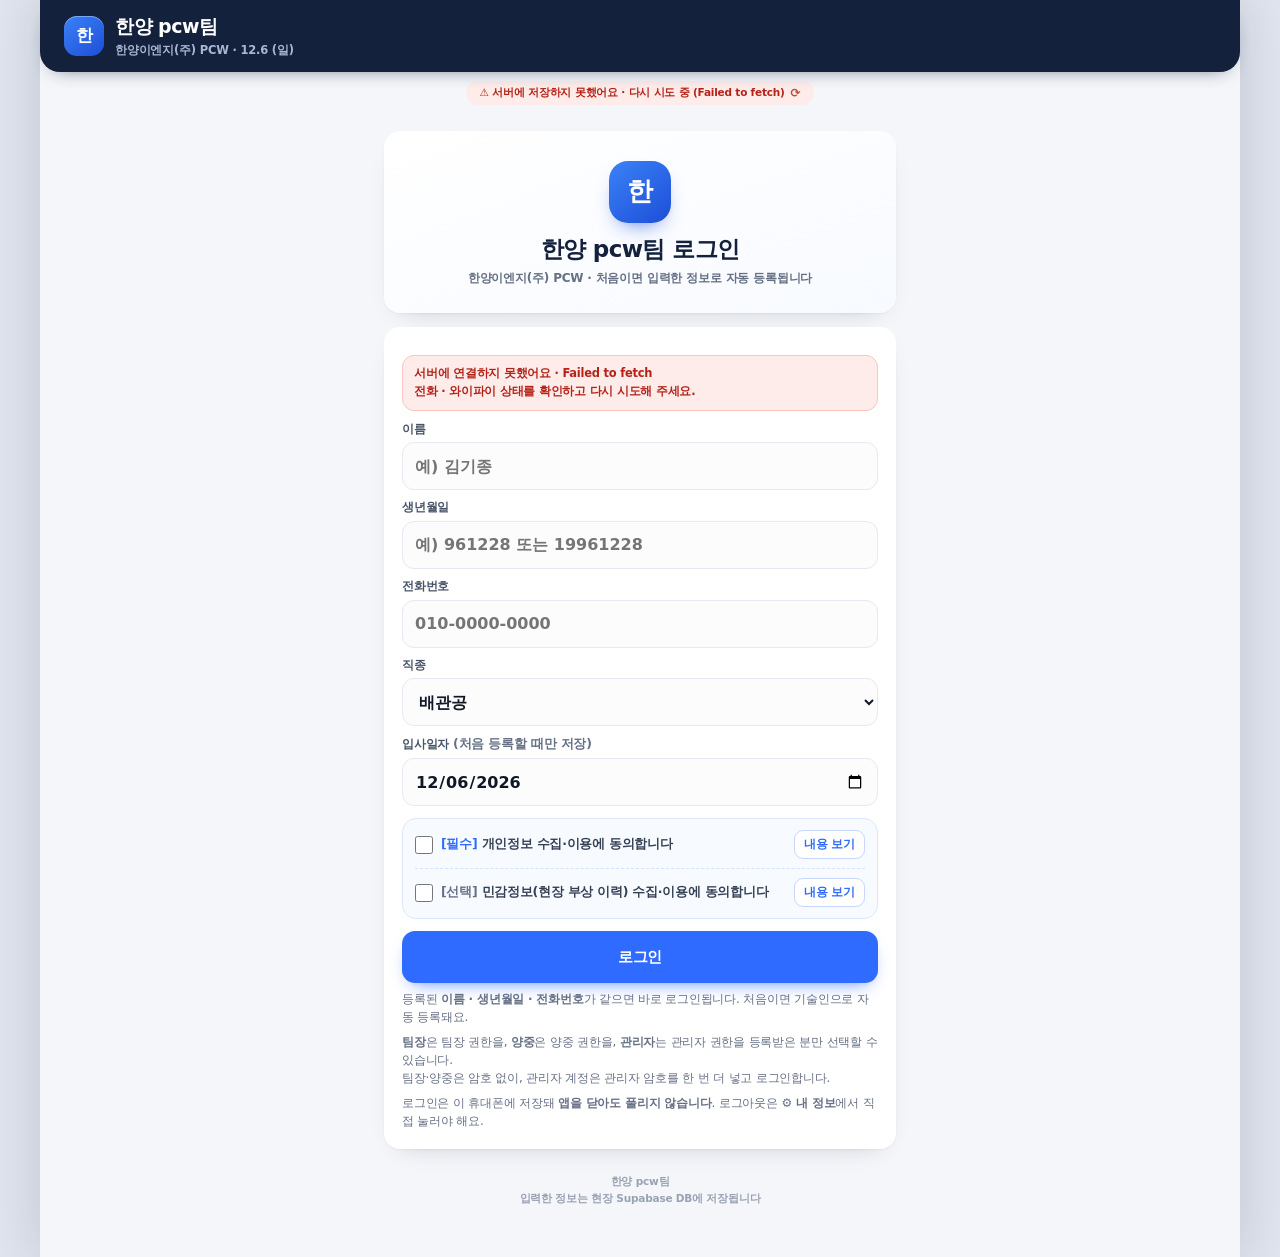
==== commit 390733ec: "메인앱 v21: [양중] 역할/모드 · 반입/지게차(전날 체크리스트) · 자재주문 · 공도구(엑셀 101개·갯수 수정·엑셀 내보내기) · 보호구 서명지(중복 지급 잠금·방진마스크 " ====
--- a/index.html
+++ b/index.html
@@ -31,6 +31,7 @@
 </div>
 <div id="toast"></div>
 <script src="js/api.js"></script>
+<script src="js/xlsx.full.min.js"></script>
 <script src="js/store.js"></script>
 <script src="js/views.js"></script>
 <script src="js/actions.js"></script>
--- a/style.css
+++ b/style.css
@@ -141,6 +141,32 @@
 .chip i{font-style:normal;color:#98A2B3;font-weight:900;font-size:13px;}
 .chip.add{background:#fff;border:1.5px dashed #C7D7FE;color:var(--blue);}
 .chip.leader{background:var(--blue-soft);color:#1D4ED8;}
+
+/* ---------- 팀·조 자격 필터 ([🏷 자격]) ---------- */
+.cert-bar{display:flex;align-items:center;gap:6px;flex-wrap:wrap;margin-top:10px;}
+.cert-btn{display:inline-flex;align-items:center;gap:5px;padding:7px 11px;border-radius:11px;
+  background:#F2F4F7;color:#344054;font-size:12.5px;font-weight:900;letter-spacing:-.3px;}
+.cert-btn b{font-weight:900;color:inherit;}
+.cert-btn .cb-car{font-size:10px;color:#98A2B3;}
+.cert-btn.on{background:var(--navy);color:#fff;}
+.cert-btn.on .cb-car{color:#C7D2E8;}
+.cert-status{font-size:11.5px;font-weight:800;color:var(--navy);letter-spacing:-.3px;}
+.cert-status b{color:#1D4ED8;font-weight:900;}
+.cert-clr{font-size:11px;font-weight:900;color:#667085;background:#F2F4F7;border-radius:9px;padding:5px 9px;letter-spacing:-.2px;}
+.cert-clr:active{background:#E4E8F0;}
+.cert-panel{display:flex;flex-wrap:wrap;gap:6px;margin-top:8px;padding:10px;border-radius:14px;
+  background:#F7F9FC;border:1px solid var(--line);}
+.cert-opt{display:inline-flex;align-items:center;gap:5px;padding:6px 10px;border-radius:999px;background:#fff;
+  color:#344054;font-size:12px;font-weight:800;letter-spacing:-.3px;box-shadow:inset 0 0 0 1px var(--line);}
+.cert-opt b{font-size:11px;font-weight:900;color:#98A2B3;}
+.cert-opt.on{background:var(--navy);color:#fff;font-weight:900;box-shadow:none;}
+.cert-opt.on b{color:#C7D2E8;}
+.cert-hint{margin-top:6px;font-size:10.5px;font-weight:700;color:#98A2B3;letter-spacing:-.2px;line-height:1.5;}
+/* 자격 필터가 걸렸을 때 조원 칩 — 보유자는 진하게(불투명·굵게), 나머지는 흐리게 (테두리 없음) */
+.chip{transition:opacity .15s ease;}
+.chips .chip.cert-dim{opacity:.34;}
+.chips .chip.cert-hold{background:#14213D;color:#fff;font-weight:900;opacity:1;}
+.chips .chip.cert-hold i{color:#C7D2E8;}
 .av{
   width:38px;height:38px;border-radius:50%;display:inline-flex;align-items:center;justify-content:center;
   background:#EAEFFA;color:#31538F;font-weight:900;font-size:15px;flex:0 0 auto;
@@ -151,6 +177,7 @@
 .b-work{background:var(--green-soft);color:#027A48;}
 .b-out{background:#EFF2F7;color:#475467;}
 .b-off{background:var(--orange-soft);color:#B54708;}
+.b-warn{background:var(--orange-soft);color:#B54708;}
 .b-off2{background:#F4F0FF;color:#6941C6;}
 .b-none{background:#FEF3F2;color:#B42318;}
 .b-res{background:#F2F4F7;color:#667085;}
@@ -216,6 +243,10 @@
 .filter-row::-webkit-scrollbar{display:none;}
 .fchip{flex:0 0 auto;font-size:12px;font-weight:900;padding:7px 11px;border-radius:999px;background:#F2F4F7;color:#475467;letter-spacing:-.3px;}
 .fchip.on{background:var(--navy);color:#fff;}
+.fchip.ffilter{background:#EAF0FF;color:#1E4FD8;}
+.fchip.ffilter.on{background:var(--navy);color:#fff;}
+.fchip.ffilter i{font-style:normal;font-size:9px;opacity:.75;margin-left:1px;}
+.dash-fpanel{margin:-4px 0 10px;}
 .p-row{
   display:flex;align-items:center;gap:10px;width:100%;text-align:left;padding:10px 2px;
   border-bottom:1px solid #F1F3F8;
@@ -305,6 +336,23 @@
   box-shadow:0 -12px 40px rgba(16,24,40,.22);
 }
 #sheetWrap.open .sheet{transform:translate(-50%,0);}
+
+/* 🔔 휴무·조퇴 보고 알람 — 모달 팝업 강조 (v15) */
+#sheetWrap.alarm-open .sheet-bg{background:rgba(16,24,40,.62);}
+.sheet.alarm{border-top:4px solid #F04438;box-shadow:0 -20px 70px rgba(16,24,40,.4);}
+.sheet.alarm .sheet-grip{background:#FDA29B;}
+.sheet.alarm .sheet-title b{color:#B42318;}
+#sheetWrap.alarm-open .sheet.alarm{animation:pcwAlarmPop .3s cubic-bezier(.22,.9,.25,1);}
+@keyframes pcwAlarmPop{
+  from{transform:translate(-50%,26%) scale(.96);opacity:.55;}
+  to{transform:translate(-50%,0) scale(1);opacity:1;}
+}
+.la-sum{margin:2px 0 7px;padding:9px 11px;border-radius:11px;background:#FEF3F2;border:1px solid #FDA29B;
+  color:#B42318;font-size:12.5px;font-weight:900;letter-spacing:-.3px;}
+.la-sum b{font-size:14px;}
+.la-sum-d{font-weight:800;color:#B54708;}
+.la-acts{gap:4px;flex-wrap:wrap;justify-content:flex-end;}
+.la-acts .lv-btn{padding:6px 8px;font-size:10.5px;border-radius:8px;letter-spacing:-.3px;}
 .sheet-grip{width:42px;height:4.5px;border-radius:3px;background:#E4E7EC;margin:9px auto 0;flex:0 0 auto;}
 #sheetBody{overflow-y:auto;-webkit-overflow-scrolling:touch;padding:6px 16px calc(18px + env(safe-area-inset-bottom));}
 .sheet-title{display:flex;align-items:center;justify-content:space-between;gap:8px;padding:7px 0 11px;}
@@ -340,6 +388,15 @@
 .cert-exp-add{height:30px;padding:0 9px;border-radius:8px;background:#F2F4F7;color:#98A2B3;font-size:10.5px;font-weight:900;flex:0 0 auto;letter-spacing:-.2px;}
 .cert-x{width:30px;height:30px;border-radius:9px;background:#F2F4F7;color:#98A2B3;font-size:11px;font-weight:900;flex:0 0 auto;display:flex;align-items:center;justify-content:center;}
 .exp-warn{font-size:9.5px;font-weight:900;color:#B54708;background:var(--orange-soft);padding:3px 5px;border-radius:5px;flex:0 0 auto;line-height:1.2;text-align:center;}
+/* 내 정보 → 개인정보 수정 : 보유 자격 선택 */
+.mi-cert-row{flex-wrap:wrap;row-gap:4px;}
+.mi-cert-row .chk{font-size:14px;}
+.mi-cert-tag{font-size:9px;font-weight:900;color:#667085;background:#F2F4F7;padding:2px 5px;border-radius:5px;letter-spacing:-.2px;flex:0 0 auto;}
+.mi-cert-expwrap{flex:1 0 100%;display:flex;align-items:center;gap:7px;padding:0 0 5px 27px;}
+.mi-cert-expwrap span{font-size:11px;font-weight:800;color:#98A2B3;flex:0 0 auto;}
+input.cert-exp.mi-cert-exp,.mi-cert-exp{flex:1;min-width:0;width:auto;height:36px;border:1.5px solid var(--line);border-radius:9px;padding:0 6px;font-size:12.5px;font-weight:700;background:#FCFCFD;color:#475467;}
+.cert-note{margin:1px 0 9px 27px;padding:8px 10px;border-radius:10px;background:var(--orange-soft);border:1px solid #FBDBA7;
+  color:#B54708;font-size:12px;font-weight:900;letter-spacing:-.25px;line-height:1.35;}
 .exp-off{font-size:9.5px;font-weight:900;color:#98A2B3;background:#F2F4F7;padding:3px 5px;border-radius:5px;flex:0 0 auto;}
 .seg-toggle{display:flex;gap:6px;margin-top:8px;}
 .seg-toggle button{flex:1;height:44px;border-radius:11px;background:#F2F4F7;font-size:13.5px;font-weight:900;color:#667085;border:1.5px solid transparent;}
@@ -397,6 +454,21 @@
 .notice-foot{display:flex;align-items:center;justify-content:space-between;gap:8px;margin-top:6px;border-top:1px solid #F1F3F8;padding-top:4px;}
 .notice-foot .link-btn{padding:2px 0;}
 .notice-empty{font-size:12.5px;font-weight:700;color:#98A2B3;padding:6px 0 2px;}
+.notice-foot .nf-acts{display:flex;align-items:center;gap:9px;flex-wrap:wrap;justify-content:flex-end;}
+/* ---------- 공지사항 맨 위 : 토요일 출근 조사 (2026-11-26 통합) ---------- */
+.poll-inline{margin:0 0 12px;padding:11px 12px 12px;border-radius:13px;background:#FFFBF0;border:1px solid #FBDBA7;}
+.pi-top{display:flex;align-items:center;justify-content:space-between;gap:8px;margin-bottom:6px;}
+.pi-flag{font-size:11.5px;font-weight:900;color:#B54708;letter-spacing:-.2px;}
+.poll-mini{display:flex;align-items:center;justify-content:space-between;gap:8px;width:100%;text-align:left;
+  flex-wrap:nowrap;margin:0 0 11px;padding:9px 11px;border-radius:11px;background:#F4F6FA;border:1px solid #E7EAF0;
+  font-size:11px;font-weight:900;color:#667085;letter-spacing:-.2px;line-height:1.4;}
+.poll-mini .pm-t{flex:1 1 auto;min-width:0;white-space:nowrap;overflow:hidden;text-overflow:ellipsis;}
+.poll-mini em{font-style:normal;font-size:10.5px;font-weight:900;color:#1D4ED8;flex:0 0 auto;}
+.poll-mini.tap:active{background:#EEF2F8;}
+.poll-mini.done{background:#F0FBF5;border-color:#CBEFDB;color:#027A48;}
+.poll-mini.done em{color:#027A48;}
+.poll-inline .vote-row{margin-top:9px;}
+.poll-inline .vote-btn{height:42px;font-size:13px;font-weight:900;}
 .notice-detail .nd-top{margin-bottom:7px;}
 .notice-detail .nd-title{font-size:18px;font-weight:900;letter-spacing:-.5px;line-height:1.35;}
 .notice-detail .nd-meta{display:flex;gap:14px;margin:9px 0 12px;font-size:11.5px;font-weight:700;color:#667085;border-bottom:1px solid #F1F3F8;padding-bottom:10px;}
@@ -517,6 +589,17 @@
 .lv-btn{font-size:11.5px;font-weight:900;color:#1D4ED8;background:var(--blue-soft);padding:7px 10px;border-radius:9px;}
 .lv-btn.del{color:#B42318;background:var(--red-soft);}
 .lv-btn[disabled]{color:#98A2B3;background:#F2F4F7;pointer-events:none;}
+.lv-btn.ok{color:#027A48;background:var(--green-soft);}
+.lv-rej{color:#B42318;}
+.lvm-t{margin:10px 0 2px;font-size:12px;font-weight:900;color:#475467;letter-spacing:-.3px;}
+.lvm-t b{color:#0B2545;}
+.lvm-wd{font-style:normal;font-size:11px;font-weight:800;color:var(--gray);}
+.la-acts{display:flex;gap:5px;margin-top:5px;}
+.la-right{max-width:52%;}
+.la-kind{font-style:normal;font-size:10.5px;font-weight:900;color:#B54708;background:var(--orange-soft);
+  border-radius:7px;padding:1px 5px;margin-left:2px;vertical-align:1px;letter-spacing:-.2px;}
+.la-av.em{background:var(--orange-soft);color:#B54708;}
+.req{color:#B42318;font-weight:900;}
 .lv-warn{margin:2px 0 8px;font-size:11px;font-weight:800;color:#93370D;background:var(--orange-soft);border:1px solid #FBDBA7;border-radius:10px;padding:8px 10px;line-height:1.5;letter-spacing:-.2px;}
 
 /* ---------- 관리자 권한 / 자격 ---------- */
@@ -624,3 +707,692 @@
 .pdoc .must{color:var(--blue);font-weight:900;}
 .pdoc .meta{margin-top:14px;padding-top:10px;border-top:1px solid var(--line);
   font-size:11px;color:var(--gray);line-height:1.55;}
+
+/* ---------- 📋 오늘 인원 현황 카드 ---------- */
+.hc-card .hc-grid{display:flex;gap:8px;margin-top:10px;}
+.hc-item{flex:1 1 0;min-width:0;background:#F7FAFF;border:1px solid #E3ECFF;border-radius:12px;padding:9px 6px;text-align:center;}
+.hc-num{font-size:22px;font-weight:900;color:#101828;letter-spacing:-.5px;line-height:1.15;}
+.hc-num.c-off{color:#B54708;}
+.hc-num.c-res{color:var(--gray);}
+.hc-lab{font-size:11px;font-weight:800;color:var(--gray);letter-spacing:-.2px;margin-top:2px;white-space:nowrap;}
+.hc-sect{margin-top:11px;padding-top:10px;border-top:1px dashed var(--line);}
+.hc-t{font-size:12px;font-weight:900;color:var(--navy);letter-spacing:-.2px;}
+.hc-t b{color:var(--blue);}
+.hc-none-inline{font-weight:700;color:var(--gray);}
+.hc-list{margin-top:6px;display:flex;flex-direction:column;gap:5px;}
+.hc-row{display:flex;align-items:baseline;gap:6px;min-width:0;}
+.hc-name{flex:0 0 auto;font-size:12.5px;font-weight:900;color:#101828;letter-spacing:-.2px;}
+.hc-sub{flex:1 1 auto;min-width:0;font-size:11.5px;font-weight:700;color:#667085;letter-spacing:-.2px;
+  white-space:nowrap;overflow:hidden;text-overflow:ellipsis;}
+.hc-none{font-size:11.5px;font-weight:700;color:var(--gray2);}
+
+/* ---------- 🔔 휴무 보고 알람 ---------- */
+.la-head{font-size:14px;font-weight:900;color:var(--navy);letter-spacing:-.3px;}
+.la-head b{color:var(--blue);}
+.la-note{margin-top:4px;font-size:11.5px;font-weight:700;color:var(--gray);}
+.la-row{display:flex;align-items:center;gap:9px;margin-top:9px;background:#F7FAFF;border:1px solid #E3ECFF;
+  border-radius:12px;padding:9px 10px;}
+.la-av{flex:0 0 auto;width:30px;height:30px;border-radius:50%;background:#DCE7FF;color:#1D4ED8;
+  display:flex;align-items:center;justify-content:center;font-weight:900;font-size:13px;}
+.la-main{flex:1 1 auto;min-width:0;display:flex;flex-direction:column;}
+.la-name{font-size:13px;font-weight:900;color:#101828;letter-spacing:-.2px;}
+.la-sub{font-size:11px;font-weight:700;color:#667085;white-space:nowrap;overflow:hidden;text-overflow:ellipsis;}
+.la-right{flex:0 0 auto;max-width:45%;display:flex;flex-direction:column;align-items:flex-end;min-width:0;}
+.la-reason{font-size:11.5px;font-weight:800;color:#344054;max-width:100%;
+  white-space:nowrap;overflow:hidden;text-overflow:ellipsis;}
+.la-to{font-size:10.5px;font-weight:700;color:var(--gray);max-width:100%;
+  white-space:nowrap;overflow:hidden;text-overflow:ellipsis;}
+
+/* ---------- 이전 날짜 공수 추가 ---------- */
+.att-prev{margin-top:10px;background:#F7FAFF;border:1px solid #E3ECFF;border-radius:11px;padding:9px 11px;
+  font-size:11.5px;font-weight:700;color:#344054;line-height:1.55;letter-spacing:-.2px;min-height:18px;}
+.att-prev:empty{display:none;}
+.att-prev b{color:var(--blue);font-weight:900;}
+
+/* ---------- 이름 검색 · 일괄 공수 (관리자·팀장) ---------- */
+.name-search{display:flex;align-items:center;gap:7px;background:#F2F5FA;border:1px solid #E3E9F2;border-radius:11px;padding:8px 10px;margin:9px 0 9px;}
+.name-search .ns-ic{font-size:12.5px;opacity:.75;flex:none;}
+.name-search .ns-in{flex:1;min-width:0;border:0;background:transparent;font-size:14px;font-weight:800;color:#14213D;outline:none;letter-spacing:-.3px;}
+.name-search .ns-in::placeholder{color:#98A2B3;font-weight:700;}
+.name-search .ns-clr{border:0;background:#DCE3EF;color:#475467;width:22px;height:22px;border-radius:50%;font-weight:900;font-size:12px;line-height:1;flex:none;}
+.bulk-bar{background:#F7F9FD;border:1px solid #E3E9F2;border-radius:13px;padding:10px 11px 11px;margin:2px 0 11px;}
+.bulk-top{display:flex;align-items:center;gap:7px;width:100%;text-align:left;padding:0;border:0;background:none;}
+.bulk-bar.open .bulk-top{margin-bottom:9px;}
+.bulk-car2{font-size:9.5px;color:#98A2B3;flex:none;margin-left:1px;font-style:normal;}
+.bulk-top2{display:flex;align-items:center;justify-content:space-between;gap:8px;margin-bottom:8px;}
+.bulk-top2 .muted{font-size:11px;}
+.bulk-t{font-size:12.5px;font-weight:900;color:#14213D;letter-spacing:-.3px;flex:1;}
+.bulk-all{border:0;background:#E8EEFB;color:#1E4FD8;font-size:11.5px;font-weight:900;border-radius:9px;padding:6px 9px;flex:none;}
+.bulk-cnt{font-size:11.5px;font-weight:900;color:var(--blue);flex:none;}
+.bulk-date{display:flex;align-items:center;gap:8px;margin-bottom:8px;}
+.bulk-date>span{font-size:11.5px;font-weight:900;color:#667085;flex:none;}
+.bulk-date>input{flex:1;min-width:0;border:1px solid #E3E9F2;border-radius:9px;padding:7px 9px;font-size:13px;font-weight:800;background:#fff;color:#14213D;}
+.bulk-grid{display:grid;grid-template-columns:1fr 1fr;gap:6px;}
+.bulk-grid>.btn{font-size:11.5px;font-weight:900;padding:9px 3px;letter-spacing:-.4px;white-space:nowrap;overflow:hidden;text-overflow:ellipsis;}
+.bulk-grid>.span2{grid-column:span 2;}
+.p-row .bulk-chk{width:20px;height:20px;accent-color:#2F6BFF;flex:none;margin:0 1px 0 0;}
+.q-hide{display:none !important;}
+.pf-presets{display:flex;flex-wrap:wrap;gap:5px;margin-top:8px;}
+.pf-presets .chip{font-size:11px;padding:6px 8px;}
+.btn-early{background:#EAF2FF;color:#1E4FD8;border:1.5px solid #C7D7FE;font-size:12.5px;}
+.btn-early2{background:#FFF4E8;color:#B54708;border:1.5px solid #FBDBA7;font-size:12.5px;}
+.early-row{margin-top:7px;}
+.early-row>.btn{padding:9px 4px;letter-spacing:-.4px;white-space:nowrap;}
+
+/* ---------- 내 정보 · 내 한달 공수표 ---------- */
+.mygs-row{cursor:pointer;border-radius:9px;padding:7px 3px;}
+.mygs-row.today{background:#F2F7FF;}
+.mygs-row.fut .ad{opacity:.62;}
+.mygs-row:active{background:#EAF2FF;}
+.mygs-row .mygs-add{font-size:11px;font-weight:900;color:#2F6BFF;}
+.mygs-total{margin-top:9px;padding:10px 11px;border-radius:11px;background:#F2F6FF;color:#14213D;font-size:13px;font-weight:800;text-align:center;letter-spacing:-.3px;}
+.mygs-total b{font-weight:900;color:#1E4FD8;}
+
+/* =========================================================
+   2026-11-26 · v12 개편
+   (헤더 역할 버튼 · 설정 메뉴 · 개인 공수표 달력 · 일괄 적용 · 토요일 투표 · 인원 현황)
+   ========================================================= */
+
+/* ---------- 헤더 : 컴팩트 역할 버튼 + 선택 메뉴 ---------- */
+.role-chip{
+  display:inline-flex;align-items:center;gap:4px;height:34px;padding:0 10px;border-radius:11px;
+  background:rgba(255,255,255,.12);border:1px solid rgba(255,255,255,.26);color:#fff;
+  font-size:12px;font-weight:900;letter-spacing:-.3px;
+}
+.role-chip:active{background:rgba(255,255,255,.24);}
+.role-chip .rc-car{font-size:9px;opacity:.8;line-height:1;}
+.role-list{display:flex;flex-direction:column;gap:8px;}
+.role-opt{
+  display:flex;align-items:center;gap:10px;width:100%;text-align:left;
+  border:1.5px solid var(--line);background:#fff;border-radius:14px;padding:12px 13px;
+}
+.role-opt.on{border-color:#C7D7FE;background:#F5F9FF;}
+.ro-main{flex:1;min-width:0;display:flex;flex-direction:column;gap:2px;}
+.ro-t{font-size:15px;font-weight:900;color:#101828;letter-spacing:-.4px;}
+.ro-s{font-size:11.5px;font-weight:700;color:var(--gray);}
+.ro-ck{flex:0 0 auto;width:22px;text-align:center;font-size:14px;font-weight:900;color:var(--blue);}
+
+/* ---------- 설정(내 정보) 메뉴 ---------- */
+.set-list{display:flex;flex-direction:column;gap:8px;margin:2px 0 4px;}
+.set-row{
+  display:flex;align-items:center;gap:11px;width:100%;text-align:left;
+  background:#F8FAFC;border:1px solid #EDF0F6;border-radius:14px;padding:13px 13px;
+}
+.set-row:active{background:#F1F5FB;}
+.set-ic{
+  flex:0 0 auto;width:38px;height:38px;border-radius:12px;background:#fff;border:1px solid #E7EBF3;
+  display:flex;align-items:center;justify-content:center;font-size:18px;
+}
+.set-main{flex:1;min-width:0;display:flex;flex-direction:column;gap:2px;}
+.set-t{font-size:14.5px;font-weight:900;color:#101828;letter-spacing:-.35px;}
+.set-s{font-size:11.5px;font-weight:700;color:var(--gray);white-space:nowrap;overflow:hidden;text-overflow:ellipsis;}
+.set-go{flex:0 0 auto;font-size:18px;font-weight:900;color:#B6BFCE;}
+
+/* ---------- 내 한달 공수표 : 달력형 (일~토 7열) ---------- */
+.mgc-nav{display:flex;align-items:center;justify-content:space-between;gap:8px;background:#F8FAFC;border-radius:12px;padding:5px;margin-top:6px;}
+.mgc-arrow{width:38px;height:34px;border-radius:9px;background:#fff;border:1px solid #EAEDF3;font-size:18px;font-weight:900;color:var(--navy);line-height:1;display:flex;align-items:center;justify-content:center;}
+.mgc-arrow:active{background:#EEF2FA;}
+.mgc-lab{font-size:14px;font-weight:900;letter-spacing:-.3px;color:var(--navy);}
+.mgc-week{display:grid;grid-template-columns:repeat(7,1fr);gap:2px;margin:9px 0 3px;}
+.mgc-wd{text-align:center;font-size:10.5px;font-weight:900;color:var(--gray2);letter-spacing:-.2px;}
+.mgc-wd.sun{color:#E15A4B;}
+.mgc-wd.sat{color:#3B72D9;}
+.mgc-grid{display:grid;grid-template-columns:repeat(7,1fr);gap:3px;}
+.mgc{
+  position:relative;min-width:0;height:56px;border-radius:10px;border:1.5px solid transparent;background:#F7F9FC;
+  display:flex;flex-direction:column;align-items:center;justify-content:flex-start;gap:1px;padding:4px 1px 3px;
+  color:#344054;overflow:hidden;
+}
+.mgc.blank{background:transparent;pointer-events:none;}
+.mgc:active{background:#EAF2FF;}
+.mgc-d{font-size:12.5px;font-weight:900;letter-spacing:-.3px;line-height:1.15;}
+.mgc.today{border-color:var(--blue);background:#F2F7FF;}
+.mgc.today .mgc-d{color:var(--blue);}
+.mgc.fut .mgc-d{color:#98A2B3;}
+.mgc.leave{background:#F7F4FF;}
+.mgc-b{
+  max-width:100%;font-size:8.5px;font-weight:900;padding:1px 4px;border-radius:5px;line-height:1.35;
+  letter-spacing:-.3px;white-space:nowrap;background:#F2F4F7;color:#475467;
+}
+.mgc-b.g1{background:#E6F8F0;color:#027A48;}
+.mgc-b.g05{background:#EAF2FF;color:#1E4FD8;}
+.mgc-b.g15{background:var(--orange-soft);color:#B54708;}
+.mgc-b.g2{background:var(--red-soft);color:#B42318;}
+.mgc-b.g175,.mgc-b.g1875{background:#EEF2FA;color:#344054;}
+.mgc-b.off{background:#EFE7FE;color:#6941C6;}
+.mgc-t{max-width:100%;font-size:7.5px;font-weight:800;color:#8A94A6;letter-spacing:-.3px;
+  white-space:nowrap;overflow:hidden;text-overflow:ellipsis;font-variant-numeric:tabular-nums;}
+.mgc-legend{display:flex;align-items:center;flex-wrap:wrap;gap:8px;margin:9px 1px 0;font-size:10.5px;font-weight:800;color:var(--gray);}
+.lg-i{display:inline-flex;align-items:center;gap:4px;}
+.lg-d{display:inline-block;width:9px;height:9px;border-radius:3px;background:#F2F4F7;}
+.lg-d.g1{background:#B6EBD3;}
+.lg-d.g15{background:#FBDBA7;}
+.lg-d.off{background:#DCCEFB;}
+.lg-tip{margin-left:auto;color:var(--gray2);font-weight:700;}
+
+/* ---------- 공수 일괄 적용 : 시간 선택창 ---------- */
+.bulk-pick{display:flex;align-items:center;gap:7px;}
+.bulk-lab{font-size:11.5px;font-weight:900;color:#667085;flex:none;}
+.bulk-selwrap{position:relative;flex:1;min-width:0;display:block;}
+.bulk-selwrap select{
+  appearance:none;-webkit-appearance:none;width:100%;height:40px;border:1px solid #E3E9F2;border-radius:10px;
+  background:#fff;padding:0 26px 0 10px;font-size:12.5px;font-weight:800;color:#14213D;letter-spacing:-.3px;
+}
+.bulk-car{position:absolute;right:9px;top:50%;transform:translateY(-50%);font-size:9px;color:#667085;pointer-events:none;font-style:normal;}
+.bulk-apply{
+  flex:none;height:40px;padding:0 14px;border-radius:10px;background:var(--navy);color:#fff;
+  font-size:12.5px;font-weight:900;letter-spacing:-.3px;
+}
+.bulk-apply:active{filter:brightness(1.15);}
+.bulk-custom{margin-top:8px;background:#fff;border:1px solid #E3E9F2;border-radius:10px;padding:8px 9px;}
+.bulk-times{display:flex;gap:8px;}
+.bt-f{flex:1;min-width:0;display:flex;flex-direction:column;gap:3px;}
+.bt-f>span{font-size:10.5px;font-weight:900;color:#667085;letter-spacing:.6px;}
+.bt-f input{width:100%;height:38px;border:1px solid #E3E9F2;border-radius:9px;padding:0 6px;background:#FCFCFD;font-size:13.5px;font-weight:800;color:#14213D;}
+.bulk-prev{margin-top:6px;font-size:11.5px;font-weight:800;color:#475467;letter-spacing:-.2px;}
+.bulk-prev b{color:#1E4FD8;font-weight:900;}
+.bulk-prev b.bp-bad{color:#B42318;}
+
+/* ---------- 토요일 투표 : 조별 현황 · 인원별 변경 ---------- */
+.poll-teams{margin-top:9px;border:1px solid #EEF1F6;border-radius:11px;overflow:hidden;}
+.pt-row{display:flex;align-items:center;gap:6px;padding:7px 10px;border-bottom:1px solid #F4F6FA;font-size:11.5px;font-weight:800;color:#667085;}
+.pt-row:last-child{border-bottom:0;}
+.pt-n{flex:1;min-width:0;font-size:12px;font-weight:900;color:#101828;white-space:nowrap;overflow:hidden;text-overflow:ellipsis;}
+.pt-c{flex:0 0 auto;display:inline-flex;align-items:baseline;gap:2px;font-size:10.5px;color:var(--gray);}
+.pt-c b{font-size:12.5px;font-weight:900;margin-right:1px;}
+.pt-y{color:#027A48;}
+.pt-n2{color:#475467;}
+.pt-x{color:#B54708;}
+.pv-row{display:flex;align-items:center;gap:9px;padding:8px 0;border-bottom:1px solid #F4F6FA;}
+.pv-row:last-child{border-bottom:0;}
+.pv-main{flex:1;min-width:0;display:flex;flex-direction:column;gap:1px;}
+.pv-btns{flex:0 0 auto;display:flex;gap:4px;}
+.pv-btn{
+  height:30px;padding:0 9px;border-radius:9px;border:1.5px solid var(--line);background:#fff;
+  font-size:11px;font-weight:900;color:#667085;letter-spacing:-.3px;
+}
+.pv-btn.yes.on{background:var(--green);border-color:var(--green);color:#fff;}
+.pv-btn.no.on{background:#475467;border-color:#475467;color:#fff;}
+
+/* ---------- 📋 인원 현황 카드 : 날짜 이동 · 복사 · 한달 보기 ---------- */
+.hc-nav{display:flex;align-items:center;gap:8px;}
+.hc-arrow{
+  flex:0 0 auto;width:36px;height:36px;border-radius:11px;background:#F2F4F7;color:var(--navy);
+  font-size:18px;font-weight:900;line-height:1;display:flex;align-items:center;justify-content:center;
+}
+.hc-arrow:active{background:#E4E8F0;}
+.hc-navmid{flex:1;min-width:0;text-align:center;}
+.hc-navmid .sec-t{font-size:14px;}
+.hc-tools{display:flex;align-items:center;gap:6px;margin:8px 0 0;}
+.hc-copy{
+  height:28px;padding:0 11px;border-radius:9px;background:#EAF2FF;color:#1E4FD8;
+  font-size:11.5px;font-weight:900;letter-spacing:-.3px;border:1px solid #C7D7FE;
+}
+.hc-copy:active{background:#DCE8FF;}
+.hc-month{
+  height:28px;padding:0 11px;border-radius:9px;background:#fff;color:#475467;border:1px solid var(--line);
+  font-size:11.5px;font-weight:900;letter-spacing:-.3px;
+}
+.hc-today{
+  height:28px;padding:0 10px;border-radius:9px;background:var(--navy);color:#fff;
+  font-size:11.5px;font-weight:900;letter-spacing:-.3px;
+}
+.hc-foot{margin-top:9px;font-size:11.5px;font-weight:700;color:var(--gray);background:#F8FAFC;border-radius:10px;padding:7px 10px;}
+.hc-foot b{color:#101828;font-weight:900;}
+.hc-card .hc-grid{margin-top:10px;}
+
+/* 한달 보기 */
+.hm-sum{margin-top:9px;background:#F7FAFF;border:1px solid #E3ECFF;border-radius:11px;padding:9px 11px;
+  font-size:12px;font-weight:700;color:#344054;line-height:1.55;letter-spacing:-.2px;}
+.hm-sum b{color:#1E4FD8;font-weight:900;}
+.hm-list{margin-top:9px;display:flex;flex-direction:column;gap:4px;}
+.hm-day{border:1px solid #EEF1F6;border-radius:10px;padding:7px 9px;background:#fff;}
+.hm-day.empty{opacity:.55;}
+.hm-day.today{border-color:#C7D7FE;background:#F7FAFF;}
+.hm-day.fut{background:#FBFCFE;}
+.hm-top{display:flex;align-items:center;gap:6px;}
+.hm-d{flex:0 0 auto;min-width:74px;font-size:12.5px;font-weight:900;color:#101828;letter-spacing:-.3px;font-variant-numeric:tabular-nums;}
+.hm-d em{font-style:normal;font-size:10.5px;color:#98A2B3;font-weight:800;margin-left:2px;}
+.hm-today{font-size:9.5px;font-weight:900;color:var(--blue);background:var(--blue-soft);border-radius:5px;padding:1px 4px;margin-left:3px;}
+.hm-cs{margin-left:auto;display:flex;gap:5px;flex-wrap:wrap;justify-content:flex-end;}
+.hm-c{font-style:normal;font-size:10.5px;font-weight:900;letter-spacing:-.3px;padding:2px 6px;border-radius:6px;background:#F2F4F7;color:#667085;}
+.hm-c.hi-in{background:#E6F8F0;color:#027A48;}
+.hm-c.hi-off{background:#F4F0FF;color:#6941C6;}
+.hm-c.hi-res{background:#FEF3F2;color:#B42318;}
+.hm-c.hi-in:first-child{background:#E6F8F0;}
+.hm-names{margin-top:4px;font-size:11px;font-weight:700;color:#667085;line-height:1.45;letter-spacing:-.2px;}
+
+/* 인원 현황 카드 v12.1 — 총원/휴무/출력인원 · 복사 줄 안으로 */
+.hc-tools{flex-wrap:wrap;}
+.hc-head2{display:flex;align-items:center;justify-content:space-between;gap:8px;}
+.hc-sub2{font-size:10.5px;font-weight:800;color:var(--gray2);letter-spacing:-.2px;}
+.hc-foot-inline{margin-left:auto;font-size:11px;font-weight:800;color:var(--gray);letter-spacing:-.2px;}
+.hc-foot-inline b{color:#101828;font-weight:900;}
+.hc-card .hc-num.c-out{color:#027A48;}
+
+/* 🏃 인원 현황 카드 : 조퇴 명단 · [조퇴보고] 복사 (v15) */
+.hc-el-sect .hc-t b{color:#B54708;}
+.hc-el-row{align-items:center;gap:5px;}
+.hc-el-row .hc-sub{font-size:11px;}
+.hc-el-bd{flex:0 0 auto;font-size:10px;padding:2px 6px;border-radius:6px;}
+.hc-copy-mini{flex:0 0 auto;height:24px;padding:0 8px;font-size:10.5px;border-radius:8px;}
+.lv-btn.cp{color:#475467;background:#F2F4F7;}
+.la-acts .lv-btn.cp{color:#475467;background:#F2F4F7;}
+
+/* =========================================================
+   2026-11-27 · PC(≥900px) 와이드 대시보드 · 모바일은 그대로
+   · 새 래퍼(.dash-grid/.dash-col/.rep-grid/.docs-grid)는 모바일에서
+     display:contents 로 흐름을 전혀 바꾸지 않는다
+   ========================================================= */
+.dash-grid,.rep-grid,.docs-grid{display:block;}
+.dash-col{display:contents;}
+.tb-tabs,.tb-logout{display:none;}
+
+@media (min-width:900px){
+  /* ---------- 앱 틀 ---------- */
+  #app{max-width:1200px;}
+  body{background:#DFE4EE;}
+  #screen{padding:18px 24px 46px;}
+  #screen.screen-guest{max-width:560px;margin:0 auto;padding-top:26px;}
+  #screen.screen-worker{max-width:720px;margin:0 auto;}
+  .card{border-radius:16px;padding:18px 18px 19px;margin-bottom:14px;
+    box-shadow:0 1px 2px rgba(16,24,40,.04),0 10px 26px -18px rgba(16,24,40,.3);}
+  .card.tight{padding:15px;}
+  .sec-t{font-size:15px;}
+  .muted{font-size:12.5px;}
+  .hint{font-size:12px;}
+  .seg.big{max-width:460px;}
+
+  /* ---------- 상단 바 : 브랜드 · 탭 · 계정 ---------- */
+  #topbar{padding:13px 24px 14px;border-radius:0 0 20px 20px;}
+  #topbar .tb-row{gap:18px;align-items:center;}
+  #topbar .brand{gap:11px;flex:0 0 auto;}
+  .brand-mark{width:40px;height:40px;border-radius:13px;font-size:17px;}
+  .brand-title{font-size:19px;letter-spacing:-.5px;}
+  .brand-sub{font-size:11.5px;}
+  .tb-tabs{display:flex;flex:1 1 auto;justify-content:center;align-items:center;gap:4px;min-width:0;}
+  .tb-tabs .tab{flex:0 0 auto;flex-direction:row;gap:7px;padding:10px 17px;border-radius:11px;
+    color:#BAC7DF;white-space:nowrap;transition:background .15s,color .15s;}
+  .tb-tabs .tab .ic{font-size:15px;line-height:1;filter:grayscale(.4);opacity:.9;}
+  .tb-tabs .tab .lb{font-size:13px;font-weight:800;letter-spacing:-.2px;}
+  .tb-tabs .tab:hover{background:rgba(255,255,255,.09);color:#fff;}
+  .tb-tabs .tab.active{background:rgba(255,255,255,.17);color:#fff;
+    box-shadow:inset 0 0 0 1px rgba(255,255,255,.24);}
+  .tb-tabs .tab.active .ic{filter:none;opacity:1;}
+  .tb-btns{gap:8px;flex:0 0 auto;}
+  .tb-btns .role-chip{height:38px;padding:0 14px;font-size:13px;gap:6px;}
+  .tb-btns .tb-ic{width:40px;height:38px;border-radius:11px;font-size:15px;}
+  .tb-btns .tb-logout{display:inline-flex;align-items:center;justify-content:center;gap:6px;width:auto;
+    min-width:0;height:38px;padding:0 14px;font-size:12.5px;font-weight:900;color:#E6ECF8;
+    letter-spacing:-.2px;white-space:nowrap;}
+  .tb-logout:hover{background:rgba(255,255,255,.18);}
+  #tabbar{display:none;}
+
+  /* ---------- 연결 상태 줄 ---------- */
+  #syncbar.syncbar{max-width:1200px;padding:9px 24px 0;text-align:center;}
+  #syncbar .sync-btn{display:inline-flex;width:auto;padding:5px 14px;border-radius:999px;font-size:10.5px;}
+
+  /* ---------- 전체 현황 : 2단 (왼쪽 정보 · 오른쪽 명단) ---------- */
+  .dash-grid{display:grid;grid-template-columns:minmax(0,360px) minmax(0,1fr);
+    gap:14px;align-items:start;}
+  .dash-col{display:flex;flex-direction:column;gap:14px;min-width:0;}
+  .dash-col>.card{margin-bottom:0;}
+  .dash-col>.foot-note{padding:2px 0 0;}
+
+  .stat-grid{gap:9px;}
+  .stat{padding:13px 6px 12px;border-radius:14px;}
+  .stat .s-num{font-size:26px;}
+  .stat .s-lab{font-size:11px;}
+
+  /* 인원별 출퇴근 : 필터는 접지 않고 한 줄에, 목록은 넓게 */
+  .filter-row{flex-wrap:wrap;overflow:visible;padding-bottom:6px;}
+  .fchip{padding:7px 13px;font-size:12.5px;}
+  .name-search{padding:9px 12px;margin:10px 0;}
+  .name-search .ns-in{font-size:14.5px;}
+  .p-row{padding:11px 4px;gap:12px;}
+  .p-name{font-size:15px;}
+  .p-sub{font-size:12px;}
+  .p-time{font-size:11.5px;}
+  .p-row:hover{background:#F8FAFF;border-radius:10px;}
+  .pill-mini,.badge{font-size:10.5px;}
+  .bulk-bar{padding:12px 14px 14px;}
+  .bulk-grid{grid-template-columns:repeat(4,minmax(0,1fr));}
+  .bulk-grid>.span2{grid-column:span 2;}
+
+  /* ---------- 팀·조 : 카드 그리드 ---------- */
+  [data-list="teams"]{display:grid;grid-template-columns:repeat(2,minmax(0,1fr));
+    gap:14px;align-items:start;}
+  [data-list="teams"]>.card{margin-bottom:0;}
+  [data-list="teams"]>.unassigned,[data-list="teams"]>.q-empty{grid-column:1/-1;}
+  .team-card{padding:16px 16px 14px;}
+  .team-name{font-size:16px;}
+  .team-card .chips{gap:7px;margin-top:10px;}
+  .team-card .chip{font-size:13px;padding:8px 11px;}
+
+  /* ---------- 작업일보함 · 현장자료 : 2열 카드 ---------- */
+  .rep-grid,.docs-grid{display:grid;grid-template-columns:repeat(2,minmax(0,1fr));
+    gap:14px;align-items:start;}
+  .rep-grid>.card,.docs-grid>.card{margin-bottom:0;}
+  .docs-grid>.card{display:flex;flex-direction:column;}
+  .rep-team{font-size:15.5px;}
+  .rep-content{font-size:13px;max-height:none;}
+  .date-nav button{width:42px;height:42px;}
+  .doc-open-btn{height:50px;}
+
+  /* ---------- 시트 → 화면 가운데 다이얼로그 ---------- */
+  .sheet{left:50%;top:50%;bottom:auto;width:min(600px,calc(100% - 48px));max-width:600px;
+    max-height:min(86vh,920px);border-radius:20px;opacity:0;
+    transform:translate(-50%,-46%) scale(.985);box-shadow:0 24px 70px -18px rgba(16,24,40,.45);
+    transition:transform .22s cubic-bezier(.22,.9,.25,1),opacity .16s ease;}
+  #sheetWrap.open .sheet{transform:translate(-50%,-50%) scale(1);opacity:1;}
+  .sheet-grip{display:none;}
+  #sheetBody{padding:6px 20px 18px;}
+  .sheet-title{position:sticky;top:0;z-index:3;background:#fff;padding:14px 0 11px;margin-bottom:6px;
+    border-bottom:1px solid #F1F3F8;}
+  .sheet-title b{font-size:17.5px;}
+  .sheet .btn-row{position:sticky;bottom:0;z-index:2;background:#fff;margin-top:14px;
+    padding:11px 0 3px;box-shadow:0 -10px 16px -14px rgba(16,24,40,.45);}
+  .sheet .btn-row>.btn{height:48px;}
+  #sheetWrap.alarm-open .sheet.alarm{animation:pcwAlarmPopPC .3s cubic-bezier(.22,.9,.25,1);}
+  @keyframes pcwAlarmPopPC{
+    from{transform:translate(-50%,-44%) scale(.97);opacity:.55;}
+    to{transform:translate(-50%,-50%) scale(1);opacity:1;}
+  }
+
+  /* ---------- 한달 공수표 ---------- */
+  .gs-table{font-size:12px;}
+  .gs-table th,.gs-table td{padding:7px 4px;}
+  .gs-table th.gs-name,.gs-table td.gs-name{width:78px;min-width:78px;}
+  .gs-table td.gs-c{min-width:42px;}
+  .gs-team-row{padding:10px 14px;}
+
+  /* ---------- 기술인 화면 (가운데 정돈) ---------- */
+  #screen.screen-worker .hello{margin:2px 0 14px;}
+  #screen.screen-worker .hello .h-name{font-size:20px;}
+  #screen.screen-worker .attbox .val{font-size:27px;}
+  #screen.screen-worker .clock{font-size:22px;}
+  #screen.screen-worker .grid2{gap:0 14px;}
+  #screen.screen-worker .btn-row>.btn{height:50px;}
+  #screen.screen-guest .login-brand{padding:30px 20px 26px;}
+  #screen.screen-guest .login-brand .lb-mark{width:62px;height:62px;border-radius:19px;font-size:26px;}
+  #screen.screen-guest .login-brand .lb-t{font-size:23px;}
+  #screen.screen-guest .login-brand .lb-s{font-size:12px;}
+
+  /* ---------- 토스트 ---------- */
+  #toast{bottom:34px;max-width:520px;}
+}
+
+@media (min-width:1200px){
+  .dash-grid{grid-template-columns:minmax(0,400px) minmax(0,1fr);}
+  [data-list="teams"]{grid-template-columns:repeat(3,minmax(0,1fr));}
+}
+
+/* =========================================================
+   2026-11-27 · 인원별 출퇴근 : 조 칩 → [전체 ▾] 드롭다운
+   + 줄 오른쪽 [☑️ 전체 선택] (아코디언 열지 않고 바로 선택/해제)
+   ========================================================= */
+.filter-row.frow-main{
+  display:flex;align-items:center;flex-wrap:nowrap;overflow:visible;gap:6px;
+  padding:2px 0 9px;margin-top:2px;
+}
+.filter-row.frow-main .fchip{flex:0 0 auto;}
+.fchip.fteam{display:inline-flex;align-items:center;gap:4px;max-width:128px;padding-right:9px;}
+.fchip.fteam .ft-lab{min-width:0;overflow:hidden;text-overflow:ellipsis;white-space:nowrap;}
+.fchip.fteam i{font-style:normal;font-size:9px;opacity:.75;flex:0 0 auto;}
+.fchip.fall{display:inline-flex;align-items:center;gap:4px;margin-left:auto;
+  background:#EAF0FF;color:#1E4FD8;padding-left:9px;padding-right:9px;}
+.fchip.fall.on{background:var(--navy);color:#fff;}
+.fchip.fall .fa-cnt{font-style:normal;font-size:10px;font-weight:900;background:rgba(255,255,255,.22);
+  border-radius:6px;padding:1px 5px;line-height:1.35;}
+.team-menu{margin-top:2px;}
+.team-menu .cert-opt{flex:0 0 auto;}
+/* 상태 배지만 남긴 줄 — 이름·소속이 넓게 */
+.p-row .p-right{gap:4px;}
+@media (max-width:380px){
+  .fchip.fteam{max-width:104px;}
+  .filter-row.frow-main{gap:5px;}
+  .fchip.fall .fa-lab{font-size:11px;}
+}
+@media (min-width:900px){
+  .filter-row.frow-main{gap:8px;}
+  .fchip.fteam{max-width:180px;font-size:12.5px;}
+  .fchip.fall{font-size:12.5px;}
+}
+
+/* ---------- 2026-11-27 · PC 정돈 : 넓은 카드 안 버튼이 화면 끝까지 늘어나지 않게 ---------- */
+.team-card .card-head>.badge{flex:0 0 auto;white-space:nowrap;}
+@media (min-width:900px){
+  #screen.screen-admin .btn-row{justify-content:flex-start;gap:10px;}
+  #screen.screen-admin .btn-row>.btn{flex:0 1 auto;min-width:170px;max-width:300px;}
+  #screen.screen-admin .btn.block{max-width:520px;}
+  #screen.screen-admin .date-nav{max-width:640px;margin:0 auto 10px;}
+  #screen.screen-admin .rep-sum{max-width:640px;margin:12px auto 0;}
+  #screen.screen-admin .digest-btn{max-width:420px;}
+}
+
+/* ---------- PC : 공지사항 목록 · 일보 취합은 넓은 다이얼로그(2열) ---------- */
+.pick-grid{display:block;}
+@media (min-width:900px){
+  #sheetWrap .sheet.wide{width:min(780px,calc(100% - 48px));max-width:780px;}
+  .pick-grid{display:grid;grid-template-columns:1fr 1fr;gap:0 18px;align-items:start;}
+  .pick-grid .p-row{border-bottom:1px solid #F1F3F8;}
+}
+
+/* =========================================================
+   2026-11-27 · v21 양중 화면 ([양중] 역할/모드)
+   ========================================================= */
+.tag-lift{background:#FFF4E5;color:#B54708;}
+.lift-hello{margin:2px 0 12px;}
+.lift-hello .muted{font-size:11.5px;}
+.lift-sum-card{padding:12px 10px;}
+.lift-sum{display:grid;grid-template-columns:repeat(4,minmax(0,1fr));gap:6px;}
+.lift-sum .ls{text-align:center;padding:7px 2px 6px;border-radius:11px;background:#F6F8FC;}
+.lift-sum .ls b{display:block;font-size:19px;font-weight:900;letter-spacing:-.6px;color:#14213D;}
+.lift-sum .ls b.warn{color:#B42318;}
+.lift-sum .ls b.ok{color:#027A48;}
+.lift-sum .ls span{display:block;font-size:10.5px;font-weight:800;color:#667085;margin-top:2px;letter-spacing:-.3px;}
+
+.lift-add{flex:0 0 auto;border:1.5px solid #14213D;color:#14213D;background:#fff;border-radius:10px;
+  padding:7px 11px;font-size:12.5px;font-weight:900;letter-spacing:-.2px;}
+.lift-today{display:block;margin:-2px auto 8px;padding:5px 12px;border-radius:999px;background:#EEF2FF;
+  color:#3538CD;font-size:11.5px;font-weight:900;}
+
+.lift-list{margin-top:6px;}
+.lift-row{display:flex;align-items:center;gap:9px;padding:10px 2px;border-bottom:1px solid #F1F3F8;}
+.lift-row:last-child{border-bottom:0;}
+.lift-row.done{opacity:.62;}
+.lr-time{flex:0 0 auto;min-width:46px;text-align:center;font-size:12px;font-weight:900;color:#14213D;
+  background:#F2F5FA;border-radius:8px;padding:6px 5px;letter-spacing:-.3px;}
+.lr-main{flex:1;min-width:0;}
+.lr-title{font-size:14px;font-weight:900;color:#14213D;letter-spacing:-.3px;word-break:break-all;}
+.lr-sub{font-size:11.5px;font-weight:700;color:#667085;margin-top:2px;line-height:1.45;word-break:break-all;}
+.lr-acts{flex:0 0 auto;display:flex;align-items:center;gap:4px;}
+.lift-chk{border:1.5px solid #D0D5DD;background:#fff;color:#475467;border-radius:9px;
+  padding:6px 8px;font-size:11px;font-weight:900;white-space:nowrap;letter-spacing:-.3px;}
+.lift-chk.on{border-color:#027A48;background:#ECFDF3;color:#027A48;}
+.lift-ic{width:30px;height:30px;border-radius:9px;background:#F2F4F7;color:#475467;font-size:13px;line-height:1;}
+.lift-ic.del{color:#B42318;background:#FEF3F2;}
+.lift-row.order .lr-time{min-width:44px;font-size:11.5px;}
+.lift-row.tool .lr-time{min-width:40px;}
+
+/* 보호구 서명지 */
+.ppe-total{flex:0 0 auto;font-size:12px;font-weight:900;color:#475467;background:#F2F5FA;
+  border-radius:999px;padding:4px 10px;}
+.ppe-counts{display:flex;gap:8px;margin:4px 0 2px;}
+.ppe-cnt{flex:1;text-align:center;border-radius:10px;padding:8px 4px;font-size:12px;font-weight:900;letter-spacing:-.3px;}
+.ppe-cnt b{font-size:15px;}
+.ppe-cnt.ok{background:#ECFDF3;color:#027A48;}
+.ppe-cnt.no{background:#FEF3F2;color:#B42318;}
+.ppe-card .name-search{margin:8px 0;}
+.ppe-list{margin-top:2px;}
+.ppe-row{display:flex;align-items:center;gap:9px;padding:9px 2px;border-bottom:1px solid #F1F3F8;}
+.ppe-row:last-child{border-bottom:0;}
+.ppe-row.on{background:#F6FEF9;border-radius:10px;}
+.ppe-main{flex:1;min-width:0;display:flex;flex-direction:column;}
+.ppe-name{font-size:14px;font-weight:900;color:#14213D;letter-spacing:-.3px;}
+.ppe-sub{font-size:11px;font-weight:700;color:#667085;margin-top:1px;}
+.ppe-btn{flex:0 0 auto;min-width:76px;border:1.5px solid #D0D5DD;background:#fff;color:#667085;
+  border-radius:10px;padding:8px 9px;font-size:11.5px;font-weight:900;letter-spacing:-.3px;}
+.ppe-btn.on{border-color:#027A48;background:#ECFDF3;color:#027A48;}
+.ppe-excl{margin-top:10px;border-top:1px dashed #E4E7EC;padding-top:8px;}
+.ppe-excl-top{display:flex;align-items:center;gap:5px;width:100%;text-align:left;
+  font-size:12px;font-weight:900;color:#475467;padding:6px 2px;}
+.ppe-excl-top .muted{font-size:11px;font-weight:700;}
+.ppe-excl-top i{margin-left:auto;font-style:normal;color:#98A2B3;}
+.ppe-xlist{padding:2px 0 4px;}
+.ppe-xrow{display:flex;align-items:center;gap:8px;padding:7px 2px;opacity:.85;}
+.ppe-xrow .av.dim{opacity:.5;}
+.av.dim{opacity:.5;}
+.lift-admin .lift-mini{display:flex;flex-wrap:wrap;gap:5px 10px;margin-top:6px;}
+.lift-admin .lift-mini span{font-size:11.5px;font-weight:800;color:#667085;letter-spacing:-.3px;}
+.lift-admin .lift-mini b{color:#14213D;font-size:13px;}
+
+@media (min-width:900px){
+  .lift-cols{display:grid;grid-template-columns:minmax(0,1fr) minmax(0,1fr);gap:14px;align-items:start;}
+  .lift-cols>.card{margin-bottom:0;}
+  #screen.screen-lift .date-nav{max-width:none;margin:0 0 6px;}
+  .lift-hello{margin:2px 0 16px;}
+  .lift-hello .h-name{font-size:20px;}
+  .lr-title{font-size:14.5px;}
+  .lift-sum .ls b{font-size:23px;}
+  .ppe-btn{min-width:88px;font-size:12px;}
+  #screen.screen-lift .lift-chk{font-size:11.5px;}
+}
+@media (max-width:359px){
+  .lift-chk{padding:6px 6px;font-size:10.5px;}
+  .las-acts{gap:3px;}
+  .lr-time{min-width:40px;font-size:11px;}
+}
+
+/* ---------- 2026-11-27 · 공도구리스트 (공구장님용 큰 UI · 실제 엑셀 기준) ---------- */
+.tool-cats{display:grid;grid-template-columns:repeat(4,minmax(0,1fr));gap:5px;margin:8px 0 10px;}
+.tool-cat{background:#F2F5FA;border:1.5px solid transparent;border-radius:12px;padding:8px 2px 7px;text-align:center;}
+.tool-cat b{display:block;font-size:13px;font-weight:900;color:#14213D;letter-spacing:-.4px;}
+.tool-cat span{display:block;font-size:10px;font-weight:800;color:#667085;margin-top:2px;letter-spacing:-.3px;}
+.tool-cat.on{background:#fff;border-color:#14213D;}
+.tool-cat.on b{color:#14213D;}
+.tool-add-big{display:block;width:100%;height:56px;border-radius:14px;background:#14213D;color:#fff;
+  font-size:17px;font-weight:900;letter-spacing:-.3px;margin:2px 0 12px;}
+.tool-add-big:active{transform:scale(.99);}
+.tool-list{margin-top:2px;}
+.tool-row{display:grid;grid-template-columns:minmax(0,1fr) auto;grid-template-areas:"main status" "qty edit";
+  gap:8px 10px;align-items:center;padding:12px 12px 11px;border:1px solid #E4E7EC;border-radius:14px;
+  margin-bottom:9px;background:#fff;}
+.tool-row.bad{border-color:#FDA29B;background:#FFFBFA;}
+.tool-row .tr-main{grid-area:main;min-width:0;}
+.tr-name{font-size:17px;font-weight:900;color:#14213D;letter-spacing:-.5px;word-break:break-all;line-height:1.25;}
+.tr-sub{font-size:11.5px;font-weight:700;color:#667085;margin-top:3px;}
+.tool-status{grid-area:status;min-width:66px;height:46px;border-radius:12px;font-size:15px;font-weight:900;letter-spacing:-.3px;}
+.tool-status.ok{background:#ECFDF3;color:#027A48;border:1.5px solid #A6F4C5;}
+.tool-status.bad{background:#FEF3F2;color:#B42318;border:1.5px solid #FDA29B;}
+.tool-qty-ctl{grid-area:qty;display:flex;align-items:center;gap:7px;min-width:0;}
+.tq-btn{width:52px;height:48px;flex:0 0 auto;border-radius:12px;background:#EEF2FF;color:#14213D;
+  font-size:22px;font-weight:900;line-height:1;}
+.tq-btn:active{background:#DDE5FF;}
+.tq-num{flex:1;min-width:0;height:48px;border-radius:12px;background:#F2F5FA;color:#14213D;
+  font-size:20px;font-weight:900;letter-spacing:-.5px;}
+.tq-edit{grid-area:qty;display:flex;align-items:center;gap:6px;min-width:0;}
+.tq-in{flex:1;min-width:0;width:70px;height:48px;border-radius:12px;border:2px solid #14213D;text-align:center;
+  font-size:20px;font-weight:900;color:#14213D;background:#fff;outline:none;padding:0 4px;}
+.tq-ok{flex:0 0 auto;height:48px;padding:0 14px;border-radius:12px;background:#14213D;color:#fff;
+  font-size:15px;font-weight:900;}
+.tool-row .lift-ic{grid-area:edit;width:46px;height:46px;border-radius:12px;font-size:16px;align-self:end;}
+.tool-export{display:block;width:100%;height:50px;border-radius:13px;border:1.5px solid #14213D;background:#fff;
+  color:#14213D;font-size:15px;font-weight:900;letter-spacing:-.3px;margin-top:12px;}
+.tool-export span{font-size:11px;color:#667085;font-weight:800;margin-left:4px;}
+.big-form .field.big input,.big-form .field.big select{height:52px;font-size:17px;font-weight:800;}
+.big-form .field.big span{font-size:13px;}
+@media (max-width:359px){
+  .tool-cat b{font-size:11.5px;}
+  .tool-cat span{font-size:9px;}
+  .tq-btn{width:44px;}
+  .tr-name{font-size:16px;}
+}
+@media (min-width:900px){
+  .tool-row{grid-template-columns:minmax(0,1fr) 84px 190px 50px;grid-template-areas:"main status qty edit";padding:12px 14px;}
+  .tool-cats{grid-template-columns:repeat(4,minmax(0,160px));}
+  .tool-row .lift-ic{align-self:center;}
+}
+
+/* ---------- 2026-11-27 · 보호구 서명지 (시안 반영 · 지급 잠금 + 방진마스크 25명 쪽) ---------- */
+.ppe2-card .ppe2-head .sec-t{font-size:16.5px;letter-spacing:-.5px;}
+.ppe2-cap{font-size:12px;font-weight:800;color:#667085;}
+.ppe2-tabs{display:flex;gap:6px;overflow-x:auto;padding:9px 0 3px;margin:0 -2px;scrollbar-width:none;}
+.ppe2-tabs::-webkit-scrollbar{display:none;}
+.ppe2-tab{flex:0 0 auto;height:40px;padding:0 15px;border-radius:999px;background:#E7ECF3;color:#344054;
+  font-size:13.5px;font-weight:900;letter-spacing:-.3px;white-space:nowrap;}
+.ppe2-tab.on{background:#2563EB;color:#fff;box-shadow:0 4px 10px -4px rgba(37,99,235,.6);}
+.ppe2-search{margin:9px 0 10px;}
+.ppe2-list{margin-top:2px;}
+.ppe2-row{display:flex;align-items:center;gap:9px;background:#fff;border:1px solid #E4E7EC;
+  border-radius:13px;padding:11px 12px;margin-bottom:8px;}
+.ppe2-row.got{background:#FFFCF2;border-color:#F5E3B3;}
+.ppe2-row.ok{background:#F7FEF9;border-color:#CBEFD8;}
+.ppe2-main{flex:1;min-width:0;}
+.ppe2-name{font-size:15.5px;font-weight:900;color:#14213D;letter-spacing:-.4px;word-break:break-all;}
+.ppe2-sub{font-size:11.5px;font-weight:700;color:#667085;margin-top:2px;}
+.ppe2-lock{flex:0 0 auto;background:#FFF1CC;color:#B45309;border-radius:10px;padding:10px 11px;
+  font-size:13px;font-weight:900;letter-spacing:-.3px;white-space:nowrap;}
+.ppe2-go{flex:0 0 auto;background:#2563EB;color:#fff;border-radius:10px;padding:11px 14px;
+  font-size:13.5px;font-weight:900;letter-spacing:-.3px;white-space:nowrap;}
+.ppe2-done{flex:0 0 auto;background:#ECFDF3;color:#027A48;border-radius:10px;padding:11px 13px;
+  font-size:13px;font-weight:900;letter-spacing:-.3px;white-space:nowrap;}
+.ppe2-no{flex:0 0 auto;width:27px;height:27px;border-radius:50%;background:#EEF2FF;color:#14213D;
+  font-size:12.5px;font-weight:900;display:flex;align-items:center;justify-content:center;}
+.ppe2-toolbar{display:flex;flex-wrap:wrap;gap:6px;align-items:center;}
+.ppe2-toolbar .name-search{flex:1 1 180px;margin:8px 0 6px;}
+.ppe2-uns{flex:0 0 auto;height:42px;padding:0 12px;border-radius:11px;background:#F2F5FA;color:#475467;
+  font-size:12.5px;font-weight:900;letter-spacing:-.3px;margin:8px 0 6px;}
+.ppe2-uns.on{background:#14213D;color:#fff;}
+.ppe2-teams{display:flex;gap:5px;overflow-x:auto;padding:3px 0 7px;scrollbar-width:none;}
+.ppe2-teams::-webkit-scrollbar{display:none;}
+.ppe2-team{flex:0 0 auto;height:34px;padding:0 12px;border-radius:9px;background:#F2F5FA;color:#475467;
+  font-size:12px;font-weight:900;letter-spacing:-.3px;white-space:nowrap;}
+.ppe2-team.on{background:#DBE7FF;color:#1D4ED8;}
+.ppe2-counts{display:flex;gap:8px;margin:2px 0 8px;}
+.ppe2-counts span{flex:1;text-align:center;border-radius:9px;padding:7px 4px;font-size:11.5px;font-weight:900;}
+.ppe2-counts .ok{background:#ECFDF3;color:#027A48;}
+.ppe2-counts .no{background:#FEF3F2;color:#B42318;}
+.ppe2-pager{display:flex;align-items:center;gap:8px;margin:2px 0 9px;}
+.ppe2-pager button{width:40px;height:40px;flex:0 0 auto;border-radius:11px;background:#F2F4F7;color:#475467;
+  font-size:18px;font-weight:900;}
+.ppe2-pager button:disabled{opacity:.35;}
+.ppe2-pager .pp-lab{flex:1;text-align:center;font-size:12px;font-weight:900;color:#475467;letter-spacing:-.2px;}
+.ppe2-pager .pp-lab b{font-size:13.5px;color:#14213D;}
+.ppe2-pager .pp-lab em{font-style:normal;font-size:11px;color:#98A2B3;margin-left:5px;font-weight:800;}
+.ppe2-xbox{margin-top:6px;border-top:1px dashed #E4E7EC;padding-top:9px;}
+.ppe2-xt{font-size:12px;font-weight:900;color:#B42318;margin-bottom:6px;}
+.ppe2-xrow{display:flex;align-items:center;gap:8px;flex-wrap:wrap;background:#F7F8FA;border-radius:11px;
+  padding:9px 11px;margin-bottom:6px;opacity:.9;}
+.ppe2-xrow .ppe2-name{font-size:13.5px;color:#475467;font-weight:800;}
+.ppe2-xsub{flex:1;min-width:120px;font-size:10.5px;font-weight:700;color:#98A2B3;}
+.ppe2-xbadge{flex:0 0 auto;background:#FEE4E2;color:#B42318;border-radius:8px;padding:6px 9px;
+  font-size:11.5px;font-weight:900;}
+.ppe2-item-hint{font-size:11px;font-weight:700;color:#98A2B3;margin-top:2px;}
+.ppe2-note{font-size:11px;font-weight:700;color:#667085;line-height:1.6;margin-top:10px;
+  background:#F8FAFC;border-radius:10px;padding:9px 11px;}
+@media (min-width:900px){
+  .ppe2-tab{height:42px;font-size:14px;padding:0 18px;}
+  .ppe2-row{padding:12px 14px;}
+  .ppe2-name{font-size:16px;}
+  .ppe2-go,.ppe2-lock,.ppe2-done{font-size:13.5px;padding:11px 16px;}
+  #screen.screen-lift .name-search{margin:9px 0;}
+}
+
+/* ---------- 2026-11-27 · 지게차일정 (사용 위치 · 사용 이유 + 전날 체크리스트 3종) ---------- */
+.lift-row.fork{display:block;padding-top:11px;}
+.fork-top{display:flex;align-items:center;gap:9px;}
+.fork-pre{margin-top:9px;border-top:1px dashed #E4E7EC;padding-top:8px;}
+.fp-head{display:flex;align-items:center;gap:6px;flex-wrap:wrap;font-size:11.5px;font-weight:900;color:#475467;letter-spacing:-.2px;}
+.fp-head .fp-t b{color:#14213D;font-size:13px;}
+.fp-warn{background:#FFF4E5;color:#B54708;border-radius:999px;padding:3px 8px;font-size:10.5px;font-weight:900;}
+.fp-ok{background:#ECFDF3;color:#027A48;border-radius:999px;padding:3px 8px;font-size:10.5px;font-weight:900;}
+.fp-due{margin-left:auto;font-size:10px;color:#98A2B3;font-weight:800;}
+.fp-btns{display:flex;gap:5px;flex-wrap:wrap;margin-top:7px;}
+.fp-chip{height:36px;padding:0 10px;border-radius:10px;background:#F2F5FA;color:#475467;
+  font-size:11.5px;font-weight:900;white-space:nowrap;letter-spacing:-.2px;}
+.fp-chip.on{background:#ECFDF3;color:#027A48;box-shadow:inset 0 0 0 1.5px #A6F4C5;}
+@media (min-width:900px){
+  .fp-chip{height:38px;font-size:12px;padding:0 12px;}
+  .fp-head{font-size:12px;}
+}
